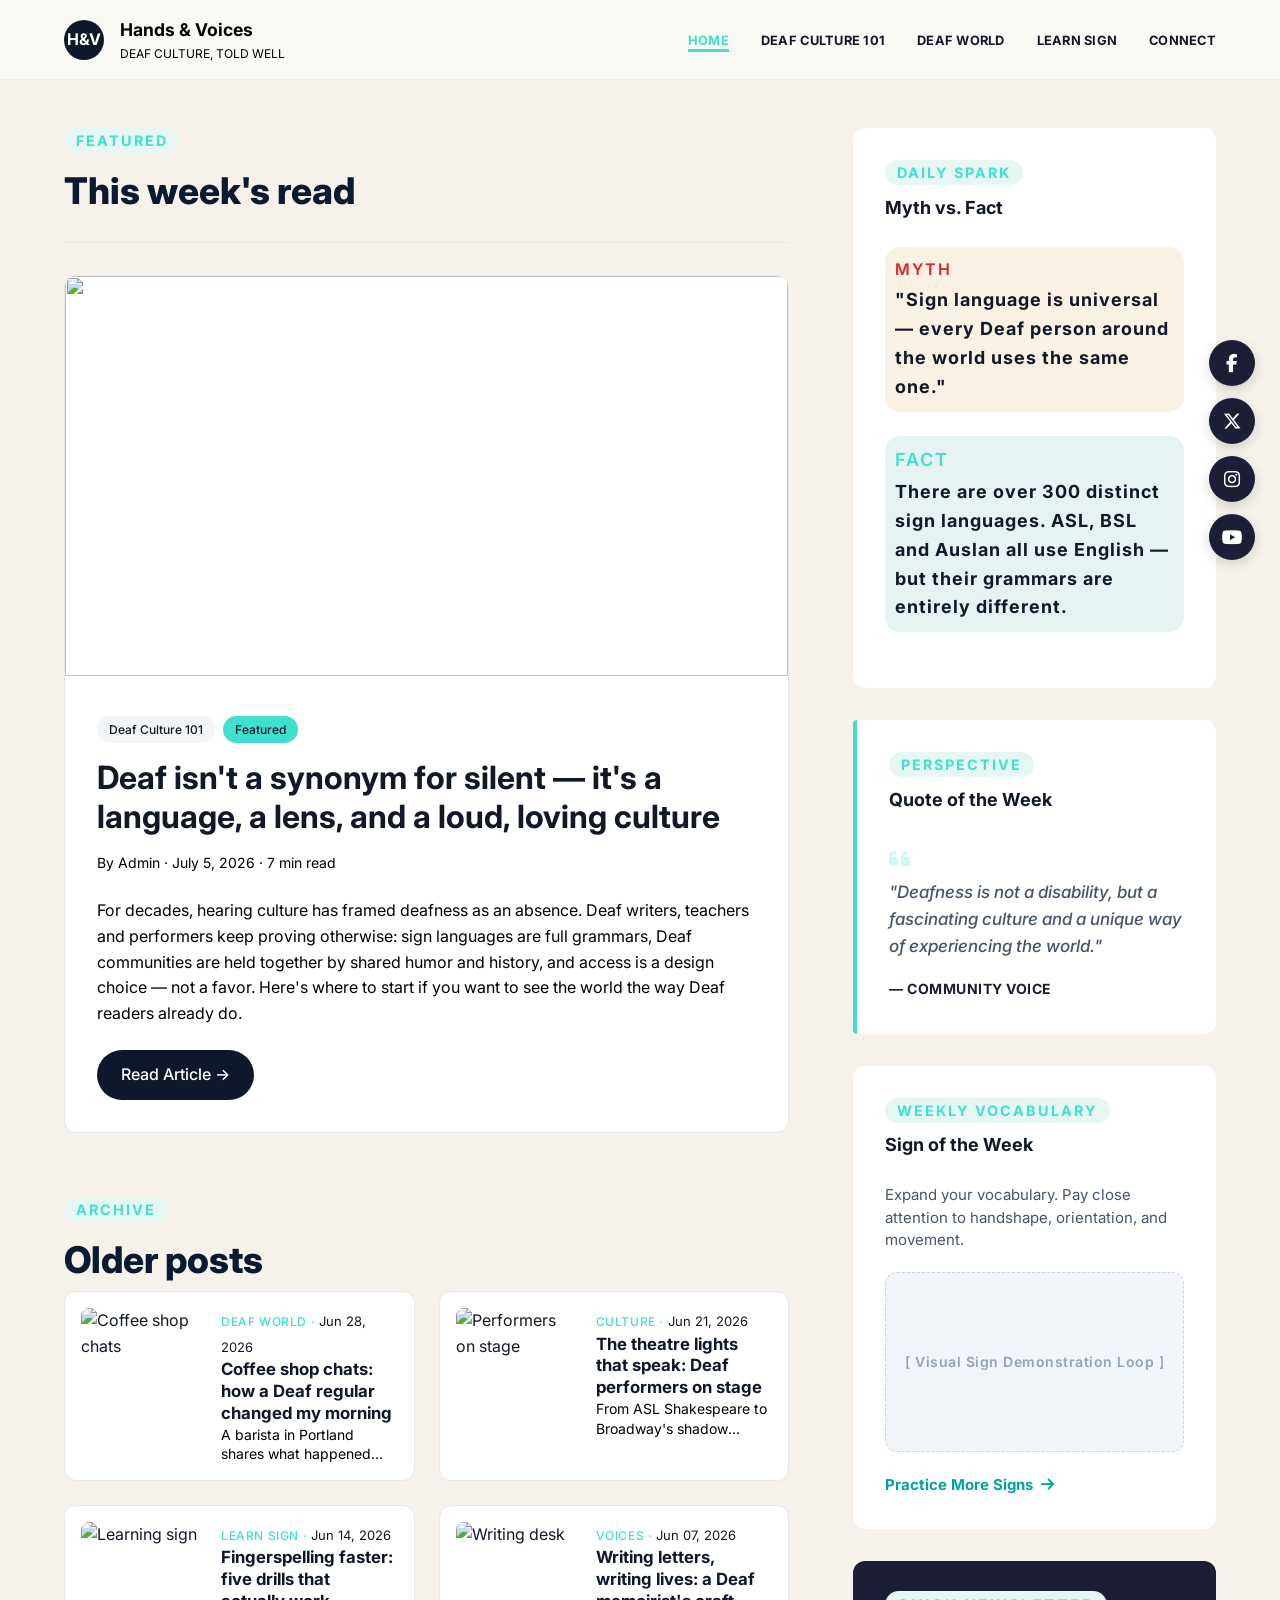
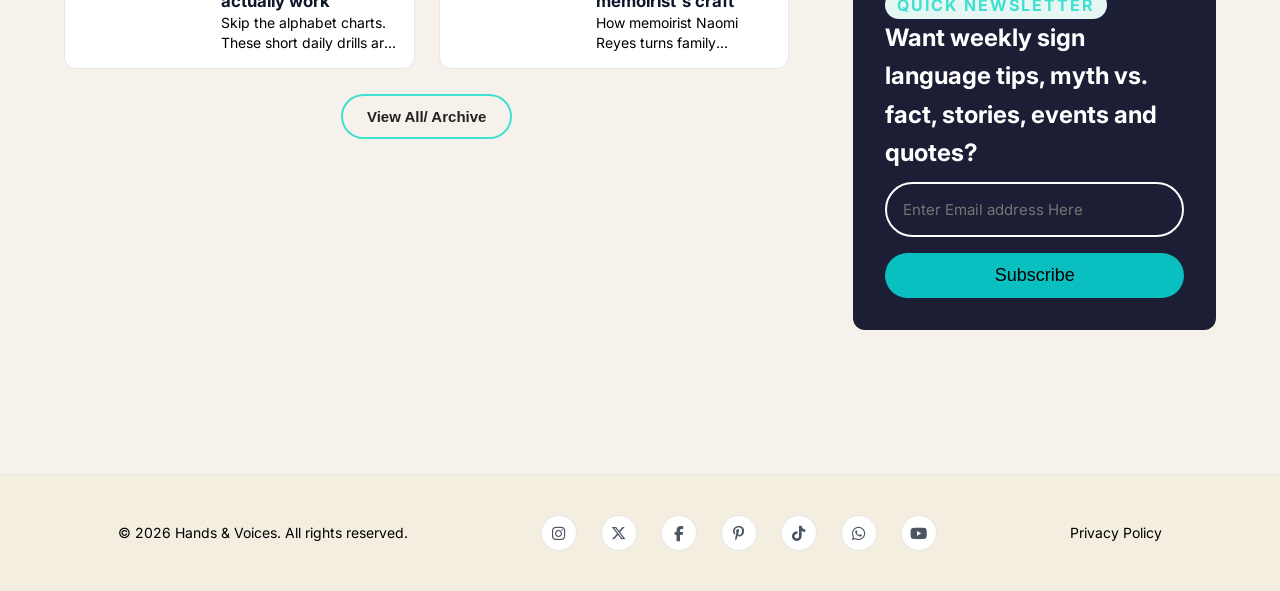
==== index.html @ 46a6631c "Add a js file on index file to help render posts" ====
<!DOCTYPE html>
<html lang="en">
<head>
    <meta charset="UTF-8">
    <meta name="viewport" content="width=device-width, initial-scale=1.0">
    <title>Signs Of Change Ke - Deaf culture, told well</title>
    <link rel="stylesheet" href="https://cdnjs.cloudflare.com/ajax/libs/font-awesome/6.4.2/css/all.min.css">
    <link rel="stylesheet" href="main.css">
    <!-- Using a modern system font -->
    <link href="https://fonts.googleapis.com/css2?family=Inter:wght@400;500;600;700&display=swap" rel="stylesheet">
    <!-- Netlify Identity Widget -->
    <script src="https://identity.netlify.com/v1/netlify-identity-widget.js"></script>

    <!-- Script to handle invite tokens & redirect to admin -->
    <script>
    if (window.netlifyIdentity) {
        window.netlifyIdentity.on("init", user => {
        if (!user) {
            window.netlifyIdentity.on("login", () => {
            document.location.href = "/admin/";
            });
        }
        });
    }
    </script>
    <!-- Include CDN parsers in your index.html <head> -->
<script src="https://cdn.jsdelivr.net/npm/marked/marked.min.js"></script>
<script src="https://cdn.jsdelivr.net/npm/js-yaml/dist/js-yaml.min.js"></script>

<script>
async function loadLatestPost() {
  try {
    // 1. Fetch the markdown file created by Decap CMS
    const response = await fetch('/content/posts/2026-07-21-deaf-culture-told-well.md');
    const text = await response.text();

    // 2. Separate Frontmatter (YAML) from the Markdown Body
    const parts = text.split('---');
    const frontmatter = jsyaml.load(parts[1]);
    const markdownBody = parts.slice(2).join('---');

    // 3. Inject data into your DOM elements
    document.querySelector('.featured-title').innerText = frontmatter.title;
    document.querySelector('.featured-author').innerText = `By ${frontmatter.author} • ${frontmatter.date}`;
    document.querySelector('.featured-description').innerText = frontmatter.description;
    document.querySelector('.featured-body').innerHTML = marked.parse(markdownBody);

  } catch (error) {
    console.error('Error loading CMS content:', error);
  }
}

document.addEventListener('DOMContentLoaded', loadLatestPost);
</script>
</head>
<body>
    <!-- Header & Navigation -->
    <header class="header">
        <div class="container nav-container">
            <a href="index.html" class="logo">
                <span class="logo-initials">H&V</span>
                <div class="logo-text">
                    <span class="brand-name">Hands & Voices</span>
                    <span class="tagline">Deaf culture, told well</span>
                </div>
            </a>
            
            <nav class="desktop-nav">
                <ul>
                    <li><a href="index.html" class="active">Home</a></li>
                    <li><a href="deaf-culture-101.html">Deaf Culture 101</a></li>
                    <li><a href="deaf-world.html">Deaf World</a></li>
                    <li><a href="learn-sign.html">Learn Sign</a></li>
                    <li><a href="connect.html">Connect</a></li>
                </ul>
            </nav>

            <button class="mobile-menu-btn" id="mobile-menu-btn">☰</button>
        </div>
        
        <!-- Mobile Navigation Dropdown -->
        <nav class="mobile-nav" id="mobile-nav">
            <ul>
                <li><a href="index.html" class="active">Home</a></li>
                <li><a href="deaf-culture-101.html">Deaf Culture 101</a></li>
                <li><a href="deaf-world.html">Deaf World</a></li>
                <li><a href="learn-sign.html">Learn Sign</a></li>
                <li><a href="connect.html">Connect</a></li>
            </ul>
        </nav>
    </header>

    <!-- Main Content Grid -->
    <main class="container main-layout">
        <!-- Left Column: Articles -->
        <div class="content-area">
            
            <!-- Featured Post -->
            <section class="section">
                <div class="section-header">
                    <span class="eyebrow">Featured</span>
                    <h3>This week's read</h3>
                </div>

                <div class="section-headers"></div>

                <article class="featured-card">
                    <!-- Unsplash placeholder for the featured image -->
                    <img src="/.netlify/images?url=/images/deaf_index.jpg&w=600&fm=webp" class="featured-img">
                    <div class="featured-content">
                        <div class="tags">
                            <span class="tag">Deaf Culture 101</span>
                            <span class="tag highlight">Featured</span>
                        </div>
                        <h2>Deaf isn't a synonym for silent — it's a language, a lens, and a loud, loving culture</h2>
                        <div class="meta">
                            By Admin &middot; <time>July 5, 2026</time> &middot; 7 min read
                        </div>
                        <p class="excerpt">
                            For decades, hearing culture has framed deafness as an absence. Deaf writers, teachers and performers keep proving otherwise: sign languages are full grammars, Deaf communities are held together by shared humor and history, and access is a design choice — not a favor. Here's where to start if you want to see the world the way Deaf readers already do.
                        </p>
                        <a href="#" class="btn">Read Article -></a>
                    </div>
                </article>
            </section>

            <!-- Older Posts Archive -->
            <section class="section">
                <div class="section-header">
                    <span class="eyebrow">Archive</span>
                    <h3>Older posts</h3>
                </div>
                
                <div class="archive-grid">
                    <a href="#" class="archive-card">
                        <img src="https://images.unsplash.com/photo-1509042239860-f550ce710b93?auto=format&fit=crop&w=800&q=80" alt="Coffee shop chats">
                        <div class="card-text">
                            <span class="card-meta" style="color: turquoise;">Deaf World &middot; </span><span style="font-size: 13px;">Jun 28, 2026</span>
                            <h4>Coffee shop chats: how a Deaf regular changed my morning</h4>
                            <p>A barista in Portland shares what happened when she learned three signs — and why it turned into a lasting friendship.</p>
                        </div>
                    </a>
                    
                    <a href="#" class="archive-card">
                        <img src="https://images.unsplash.com/photo-1516307365426-bea591f05011?auto=format&fit=crop&w=800&q=80" alt="Performers on stage">
                        <div class="card-text">
                            <span class="card-meta" style="color: turquoise;">Culture &middot; </span><span style="font-size: 13px;"> Jun 21, 2026</span>
                            <h4>The theatre lights that speak: Deaf performers on stage</h4>
                            <p>From ASL Shakespeare to Broadway's shadow interpreters — the artists rewriting what a live show looks like.</p>
                        </div>
                    </a>

                    <a href="#" class="archive-card">
                        <img src="/.netlify/images?url=/images/olderpost_1.jpg&w=600&fm=webp" alt="Learning sign">
                        <div class="card-text">
                            <span class="card-meta" style="color: turquoise;">Learn Sign &middot;</span> <span style="font-size: 13px;">Jun 14, 2026</span>
                            <h4>Fingerspelling faster: five drills that actually work</h4>
                            <p>Skip the alphabet charts. These short daily drills are how signers build real recognition speed.</p>
                        </div>
                    </a>

                    <a href="#" class="archive-card">
                        <img src="/.netlify/images?url=/images/oldpost_2.jpg&w=600&fm=webp" alt="Writing desk">
                        <div class="card-text">
                            <span class="card-meta" style="color: turquoise;">Voices &middot;</span> <span style="font-size: 13px;"> Jun 07, 2026</span>
                            <h4>Writing letters, writing lives: a Deaf memoirist's craft</h4>
                            <p>How memoirist Naomi Reyes turns family archives into essays that both Deaf and hearing readers keep coming back to.</p>
                        </div>
                    </a>
                    
                </div>
                <div class="butt1">
                    <a href="article.html"><button class="archive-btn">View All/ Archive</button></a>
                </div>
            </section>
        </div>

        <!-- Right Column: Sidebar -->
        <aside class="sidebar">
            <!-- Myth vs Fact Widget -->
            <div class="widget">
                <span class="eyebrow">Daily Spark</span>
                <h3>Myth vs. Fact</h3>
                
                <div class="fact-block-myth">
                    <span class="label">Myth</span>
                    <p>"Sign language is universal — every Deaf person around the world uses the same one."</p>
                </div>
                
                <div class="fact-block-fact">
                    <span class="label">Fact</span>
                    <p>There are over 300 distinct sign languages. ASL, BSL and Auslan all use English — but their grammars are entirely different.</p>
                </div>
            </div>

            <!-- Quote of the Week Widget -->
            <div class="widget sidebar-quote-widget">
                <span class="eyebrow">Perspective</span>
                <h3>Quote of the Week</h3>
                <div class="quote-container">
                    <i class="fa-solid fa-quote-left quote-icon"></i>
                    <blockquote>
                        "Deafness is not a disability, but a fascinating culture and a unique way of experiencing the world."
                    </blockquote>
                    <cite>— Community Voice</cite>
                </div>
            </div>

            <!-- Sign of the Week Widget -->
            <div class="widget sidebar-sign-widget">
                <span class="eyebrow">Weekly Vocabulary</span>
                <h3>Sign of the Week</h3>
                <p class="sign-description">Expand your vocabulary. Pay close attention to handshape, orientation, and movement.</p>
                
                <!-- Video/GIF container placeholder -->
                <div class="sidebar-media-box">
                    <span class="media-placeholder">[ Visual Sign Demonstration Loop ]</span>
                </div>
                
                <a href="learn-sign.html" class="widget-link">Practice More Signs <i class="fa-solid fa-arrow-right"></i></a>
            </div>
            <!-- Newsletter Widget -->
            <div class="widget2">
                <span class="eyebrow">Quick Newsletter</span>
                <h3>Want weekly sign language tips, myth vs. fact, stories, events and quotes?</h3>
                <form id="newsletter-form" class="newsletter-form">
                    <input type="email" placeholder="Enter Email address Here" required>
                    <button type="submit" class="btn">Subscribe</button>
                </form>
            </div>
        </aside>
    </main>

    <footer class="footer">
        <div class="container footer-inner">
            <p>© 2026 Hands & Voices. All rights reserved.</p>
            
            <div class="footer-socials">
                <a href="#" aria-label="Instagram" target="_blank"><i class="fa-brands fa-instagram"></i></a>
                <a href="#" aria-label="X (Twitter)" target="_blank"><i class="fa-brands fa-x-twitter"></i></a>
                <a href="#" aria-label="Facebook" target="_blank"><i class="fa-brands fa-facebook-f"></i></a>
                <a href="#" aria-label="Pinterest" target="_blank"><i class="fa-brands fa-pinterest-p"></i></a>
                <a href="#" aria-label="TikTok" target="_blank"><i class="fa-brands fa-tiktok"></i></a>
                <a href="#" aria-label="WhatsApp Channel" target="_blank"><i class="fa-brands fa-whatsapp"></i></a>
                <a href="#" aria-label="You Tube" target="_blank"><i class="fa-brands fa-youtube"></i></a>
            </div>

            <div class="footer-links">
                <a href="#">Privacy Policy</a>
            </div>
        </div>
    </footer>

     <!-- Free-Floating Vertical Social Column -->
    <div class="floating-social-column">
        <a href="https://facebook.com" class="social-pill facebook" target="_blank" rel="noopener noreferrer" title="Facebook">
            <i class="fa-brands fa-facebook-f"></i>
        </a>
        <a href="https://twitter.com" class="social-pill twitter" target="_blank" rel="noopener noreferrer" title="Twitter">
            <i class="fa-brands fa-x-twitter"></i>
        </a>
        <a href="https://instagram.com" class="social-pill instagram" target="_blank" rel="noopener noreferrer" title="Instagram">
            <i class="fa-brands fa-instagram"></i>
        </a>
        <a href="https://youtube.com" class="social-pill youtube" target="_blank" rel="noopener noreferrer" title="YouTube">
            <i class="fa-brands fa-youtube"></i>
        </a>
    </div>

    <script src="script.js"></script>
</body>
</html>
---- main.css ----
/* --- Variables & Reset --- */
:root {
    --text-main: #111827;
    --text-muted: black;
    --bg-main: #fdfbf7;
    --bg-alt: #f3f4f6;
    --accent: #0f172a;
    --border: #e5e7eb;
    --font-family: 'Inter', sans-serif;
}

* {
    box-sizing: border-box;
    margin: 0;
    padding: 0;
}

body {
    font-family: var(--font-family);
    color: var(--text-main);
    background-color:#f6f2eb;
    line-height: 1.6;
}

a {
    text-decoration: none;
    color: black;
}

.container {
    max-width: 1200px;
    margin: 0 auto;
    padding: 0 1.5rem;
}
.section-headers{
    margin-bottom: 2rem;                 /* Space between the line and the card below */
    border-bottom: 1px solid #e5e7eb;   /* The horizontal divider line */
    padding-bottom: 1.25rem;
}
/* --- Navigation --- */
.header {
    border-bottom: 1px solid rgba(229, 231, 235, 0.5);
    padding: 1rem 0;
    background-color:rgba(253, 251, 247, 0.75);
    backdrop-filter: blur(12px);
    -webkit-backdrop-filter: blur(12px);
    transition: backround-color 0.3s ease, backdrop-filter 0.3s ease;
    position: sticky;
    top: 0;
    z-index: 100;
}

.nav-container {
    display: flex;
    justify-content: space-between;
    align-items: center;
}

.logo {
    display: flex;
    align-items: center;
    gap: 1rem;
}

.logo-initials {
    background: var(--accent);
    color: white;
    width: 40px;
    height: 40px;
    display: flex;
    align-items: center;
    justify-content: center;
    font-weight: 700;
    border-radius: 50%;
}

.logo-text {
    display: flex;
    flex-direction: column;
}

.brand-name {
    font-weight: 700;
    font-size: 1.1rem;
}

.tagline {
    font-size: 0.75rem;
    color: var(--text-muted);
    text-transform: uppercase;
    /* letter-spacing: 0.05em; */
    /* margin-top: 0.1rem; */
}

.desktop-nav ul {
    display: flex;
    gap: 2rem;
    list-style: none;
}

.desktop-nav a {
    font-weight: 500;
    color: var(--text-muted);
    transition: color 0.2s;
    text-transform:uppercase;

}
/* on hover display border left to right teal color */
/* Base styling targeting the desktop navigation links */
.desktop-nav ul li a {
    font-weight: 500;
    font-size: 0.8rem;
    color: var(--navy-dark);
    text-transform: uppercase;
    font-weight: bolder;
    letter-spacing: 0.02em;
    padding-bottom: 0.25rem;
    position: relative; /* CRITICAL: Acts as an anchor for the absolute fake underline */
    transition: color 0.3s ease;
}

/* Creating the fake underline using ::after */
.desktop-nav ul li a::after {
    content: '';
    position: absolute;
    left: 0;
    bottom: 0;
    width: 100%;
    height: 3px;                 /* The thickness of your underline */
    background-color: turquoise;   /* Your Turquoise Teal color */
    
    /* Animation magic setup */
    transform: scaleX(0);        /* Start shrunken down to 0 width */
    transform-origin: bottom left; /* Forces the scaling expansion to start from the LEFT */
    transition: transform 0.4s ease; /* Controls the speed (0.4s) and smoothness (ease) */
}

/* Hover state: change text color and grow the line to full size */
.desktop-nav ul li a:hover {
    color: turquoise;
}

.desktop-nav ul li a:hover::after {
    transform: scaleX(1);        /* Scales the line horizontally to 100% width */
}

/* Active state: keeps the line permanently visible on the current page link */
.desktop-nav ul li a.active {
    color: turquoise;
}

.desktop-nav ul li a.active::after {
    transform: scaleX(1);        /* Keeps it full width for the active page */
}
.desktop-nav a:hover{
    /* color:#00a3a6; */
    border-bottom-color:#00a3a6 ;
}
.desktop-nav a:hover, .desktop-nav a.active {
    color: #00a3a6;;
}

.mobile-menu-btn {
    display: none;
    background: none;
    border: none;
    font-size: 1.5rem;
    cursor: pointer;
}

.mobile-nav {
    display: none;
    padding: 1rem 1.5rem;
    border-top: 1px solid var(--border);
}

.mobile-nav.open {
    display: block;
}

.mobile-nav ul {
    list-style: none;
}

.mobile-nav li {
    padding: 0.5rem 0;
}

/* --- Layout --- */
.main-layout {
    display: grid;
    grid-template-columns: 2fr 1fr;
    gap: 4rem;
    padding-top: 3rem;
    padding-bottom: 3rem;
}

.section {
    margin-bottom: 4rem;
}

.section-header {
    margin-bottom: 0.1rem;
}

.eyebrow {
    text-transform: uppercase;
    font-size: 0.9rem;
    font-weight: 700;
    color:turquoise;
    letter-spacing: 0.05em;
    letter-spacing: 2px;
    background: #e6f7f3;
    padding: 0.25rem 0.75rem;
    border-radius: 99px;
}

.section-header h3 {
    margin-top: 0.5rem;
    font-size: 2.3rem; 
    font-weight: 800; 
    color: #0c1a30;
}

/* --- Featured Article --- */
.featured-card {
    border: 1px solid var(--border);
    border-radius: 12px;
    overflow: hidden;
    background-color: #ffffff;
}

.featured-img {
    width: 100%;
    height: 400px;
    object-fit: cover;
}

.featured-content {
    padding: 2rem;
}

.tags {
    display: flex;
    gap: 0.5rem;
    margin-bottom: 1rem;
}

.tag {
    font-size: 0.75rem;
    padding: 0.25rem 0.75rem;
    background: var(--bg-alt);
    border-radius: 99px;
    font-weight: 500;
}

.tag.highlight {
    background: turquoise; /* Yellow highlight */
}

.featured-content h2 {
    font-size: 2rem;
    line-height: 1.2;
    margin-bottom: 1rem;
}

.meta {
    font-size: 0.875rem;
    color: var(--text-muted);
    margin-bottom: 1.5rem;
}

.excerpt {
    color: var(--text-muted);
    margin-bottom: 1.5rem;
}

.btn {
    display: inline-block;
    background: var(--accent);
    color: white;
    padding: 0.75rem 1.5rem;
    border-radius: 99px;
    font-weight: 500;
    border: none;
    cursor: pointer;
    transition: opacity 0.2s;
}

.btn:hover {
    opacity: 0.9;
}

/* --- Archive Grid --- */
.archive-grid {
    display: grid;
    grid-template-columns: repeat(2, 1fr);
    gap: 1.5rem;
}
.archive-card{
    display: flex;
    align-items: flex-start;
    background-color: #ffffff;
    border: 1px solid var(--border);
    border-radius: 12px;
    padding: 1rem;
    gap: 1.25rem;
    text-decoration: none;
    color: inherit;
    transition: transform 0.2s ease, box-shadow 0.2s ease;
}
.archive-card :hover{
    box-shadow: 0 4px 12px rgba(0, 0, 0, 0.05);
}

.archive-card img {
    width: 120px;
    height: 120px;
    object-fit: cover;
    border-radius: 8px;
    margin-bottom: 0;
    flex-shrink: 0;
}

.card-meta {
    font-size: 0.75rem;
    color: var(--text-muted);
    text-transform: uppercase;
    letter-spacing: 0.05em;
    font-weight: 500;
}

.archive-card h4 {
    font-size: 1.05rem;
    font-weight: 700;
    line-height: 1.3;
    color: #0f172a;
}
.archive-card h4:hover{
    color: turquoise;
}
.archive-card p {
    font-size: 0.875rem;
    color: var(--text-muted);
    line-height: 1.4;
    display: -webkit-box;
    -webkit-line-clamp: 2;
    -webkit-box-orient: vertical;
    overflow: hidden;
}
.section .butt1{
    display: flex;
    justify-content: center;
    margin-top: 25px;
}
.archive-btn {
    background: transparent;
    color: #222;
    border: 2px solid turquoise;
    padding: 12px 24px;
    border-radius: 30px;
    font-size: 15px;
    font-weight: 600;
    cursor: pointer;
    transition: .3s;
}

.archive-btn:hover {
    background: #ebf5f3;
    color: #000;
}
/* --- Sidebar --- */
.widget {
    background: #ffffff;
    padding: 2rem;
    border-radius: 12px;
    margin-bottom: 2rem;
}

.widget h3 {
    margin: 0.5rem 0 1.5rem 0;
    font-size:1.125rem;
    font-weight: bold;
}

.fact-block-myth {
    margin-bottom: 1.5rem;
    background-color:#f8f1e4;
    padding: 10px;
    border-radius: 15px;
}
.fact-block-fact {
    margin-bottom: 1.5rem;
    background-color:rgb(229, 244, 243);
    padding: 10px;
    border-radius: 15px;
}
.fact-block-myth  .label {
    font-weight: 600;
    display: block;
    margin-bottom: 0.25rem;
    letter-spacing: 2px;
    text-transform: uppercase;
}
.fact-block-fact  .label {
    font-weight: 600;
    display: block;
    margin-bottom: 0.25rem;
    letter-spacing: 2px;
    text-transform: uppercase;
}

.fact-block-myth .label { color: #dc2626; }
.fact-block-fact .label { color: turquoise; }

.fact-block-fact, .fact-block-myth p{
    letter-spacing: 1px;
    font-weight: bold;
    font-size: 18px;
}
/* --- Quote of the Week Styling --- */
.sidebar-quote-widget {
    border-left: 4px solid turquoise; /* Gives a distinct visual indicator */
    border-top-left-radius: 4px;
    border-bottom-left-radius: 4px;
}

.quote-container {
    position: relative;
    padding-top: 0.5rem;
}

.quote-icon {
    font-size: 1.5rem;
    color: rgba(64, 224, 208, 0.25); /* Subtle turquoise accent */
    margin-bottom: 0.5rem;
    display: block;
}

.quote-container blockquote {
    font-size: 17px;
    line-height: 1.6;
    font-style: italic;
    color: #475569;
    margin: 0 0 1rem 0;
    font-weight: 500;
}

.quote-container cite {
    font-style: normal;
    font-weight: 700;
    font-size: 14px;
    color: #1b1e34;
    text-transform: uppercase;
    letter-spacing: 0.5px;
}

/* --- Sign of the Week Styling --- */
.sidebar-sign-widget .sign-description {
    font-size: 15px;
    color: #475569;
    line-height: 1.5;
    margin-bottom: 1.25rem;
}

.sidebar-media-box {
    background-color: #f1f5f9;
    height: 180px;
    border-radius: 12px;
    display: flex;
    align-items: center;
    justify-content: center;
    margin-bottom: 1.25rem;
    border: 1px dashed #cbd5e1;
    overflow: hidden;
}

.media-placeholder {
    color: #94a3b8;
    font-weight: 600;
    font-size: 14px;
    letter-spacing: 0.5px;
}

.sidebar-sign-widget .widget-link {
    color: #00a3a3; /* Deep teal/turquoise */
    text-decoration: none;
    font-weight: 700;
    font-size: 15px;
    display: inline-flex;
    align-items: center;
    gap: 0.5rem;
    transition: gap 0.2s ease;
}

.sidebar-sign-widget .widget-link:hover {
    gap: 0.75rem; /* Animated push effect on hover */
    text-decoration: underline;
}
.widget2{
    background: #1b1e34;
    padding: 2rem;
    border-radius: 12px;
    margin-bottom: 2rem;
}
.widget2 .eyebrow{
    font-size: medium;
}
.widget2 h3{
    color: #ffffff;
    font-size: x-large;
}

.newsletter-form {
    display: flex;
    flex-direction: column;
    gap: 1rem;
    margin-top: 10px;
}

.newsletter-form input {
    padding: 1rem;
    border: 2px solid white;
    border-radius: 99px;
    font-family: inherit;
    background-color: #1b1e34;
    color: #ffffff;
    font-size: 15px;
}
.newsletter-form input:focus{
    border-color: turquoise; /* Changes the actual border color (e.g., to blue) */
    outline: none;

}
.newsletter-form .btn{
    background-color:rgb(10, 191, 191);
    color: black;
    font-size: 18px;
}

/* --- Footer --- */
/* --- Footer Styling --- */
.footer {
    border-top: 1px solid var(--border);
    padding: 2.5rem 0;
    margin-top: 4rem;
    color: var(--text-muted);
    font-size: 0.875rem;
    background-color: #f4eee0; /* Seamlessly blends into your pale cream background */
}

/* Flexbox aligns the copyright text, the icons, and the privacy policy link */
.footer-inner {
    display: flex;
    justify-content: space-around;
    align-items: center;
    flex-wrap: wrap;
    gap: 1.5rem;
}

/* Layout for the social icons row */
.footer-socials {
    display: flex;
    gap: 1.5rem;              /* Balanced gap between individual icons */
    align-items: center;
}

/* Individual Icon Styles */
.footer-socials a {
    width: 36px;
    height: 36px;
    border: 1px solid #e5e7eb;
    border-radius: 50%; 
    display: inline-flex;
    align-items: center; 
    justify-content: center;
    color: #4b5563;
    font-size: 0.95rem; 
    background-color: #ffffff; 
    transition: all 0.2s ease; 
    text-decoration: none; 
}

/* Interactive Hover States */
.footer-socials a:hover {
    color: turquoise;           /* Swaps nicely to your Turquoise Teal theme accent color */
    transform: translateY(-3px); /* Subtle lift animation on hover */
}
/* FLOATING SOCIAL LINKS */
/* ==========================================================================
   VERTICAL FLOATING SOCIAL COLUMN (RIGHT-ALIGNED)
   ========================================================================== */
.floating-social-column {
    position: fixed;
    top: 50%;
    right: 25px; /* Glued to the right side, detached by 25px */
    transform: translateY(-50%); /* Keeps it perfectly centered vertically */
    
    display: flex;
    flex-direction: column; /* STRICTLY VERTICAL STACK */
    gap: 12px; /* Gap between buttons */
    z-index: 9999; /* Floats above background layers */
}

/* Circular Floating Button */
.social-pill {
    width: 46px;
    height: 46px;
    border-radius: 50%;
    display: flex;
    align-items: center;
    justify-content: center;
    color: #ffffff;
    text-decoration: none;
    font-size: 1.15rem;
    background-color: #1b1e34; /* Dark neutral base */
    box-shadow: 0 4px 12px rgba(0, 0, 0, 0.15);
    
    /* Smooth transitions for physics-based hovering feel */
    transition: transform 0.2s cubic-bezier(0.175, 0.885, 0.32, 1.275), 
                box-shadow 0.2s ease, 
                background-color 0.2s ease;
}

/* Hover Physics: Lift up and expand slightly */
.social-pill:hover {
    transform: scale(1.12); 
    box-shadow: 0 8px 20px rgba(0, 0, 0, 0.25);
}

/* Vibrant Brand Focus Colors on Hover */
.social-pill.facebook:hover  { background-color: #1877f2; }
.social-pill.twitter:hover   { background-color: #000000; }
.social-pill.instagram:hover { background-color: #e1306c; }
.social-pill.youtube:hover   { background-color: #ff0000; }

/* Responsive Guardrail */
@media (max-width: 768px) {
    .floating-social-column {
        display: none; /* Safely hidden to keep small screens clean */
    }
}
/* Mobile adjustments */
@media (max-width: 640px) {
    .footer-inner {
        flex-direction: column; /* Stacks components cleanly on tiny mobile layout screens */
        text-align: center;
    }
    .footer{
        max-width: 640px;
    }
}

/* --- Responsive Design --- */
@media (max-width: 800px) {  /* previously 900px */
    .main-layout {
        grid-template-columns: 1fr;
    }
    .archive-grid {
        grid-template-columns: 1fr;
    }
}

@media (max-width: 768px) {
    .desktop-nav {
        display: none;
    }
    .mobile-menu-btn {
        display: block;
    }
    .featured-content h2 {
        font-size: 1.5rem;
    }
}
/* 5. Mobile Responsiveness archive grid */
@media (max-width: 640px) {
    .archive-card {
        flex-direction: column;      /* Reverts to stacking image on top on narrow phone screens */
        gap: 1rem;
    }
    .archive-card img {
        width: 100%;                 /* Takes full width on mobile view */
        height: 160px;
    }
}
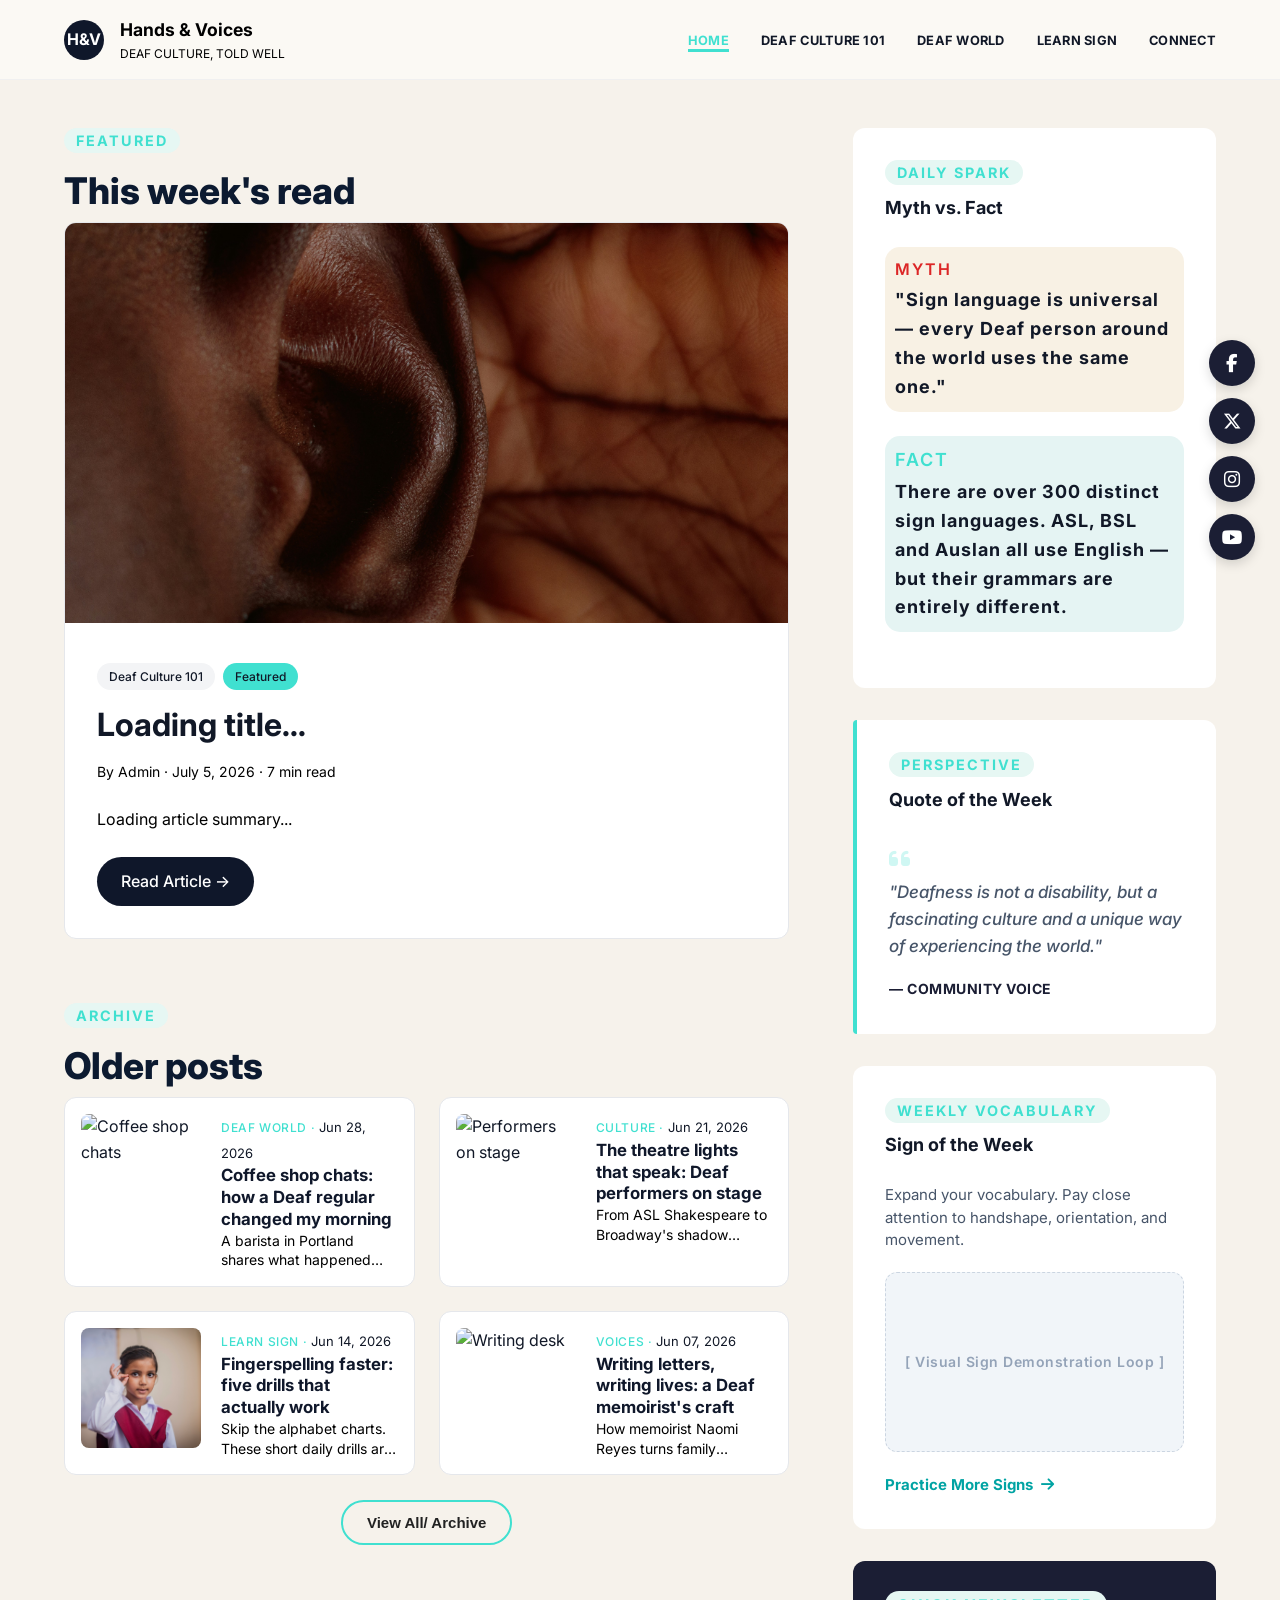
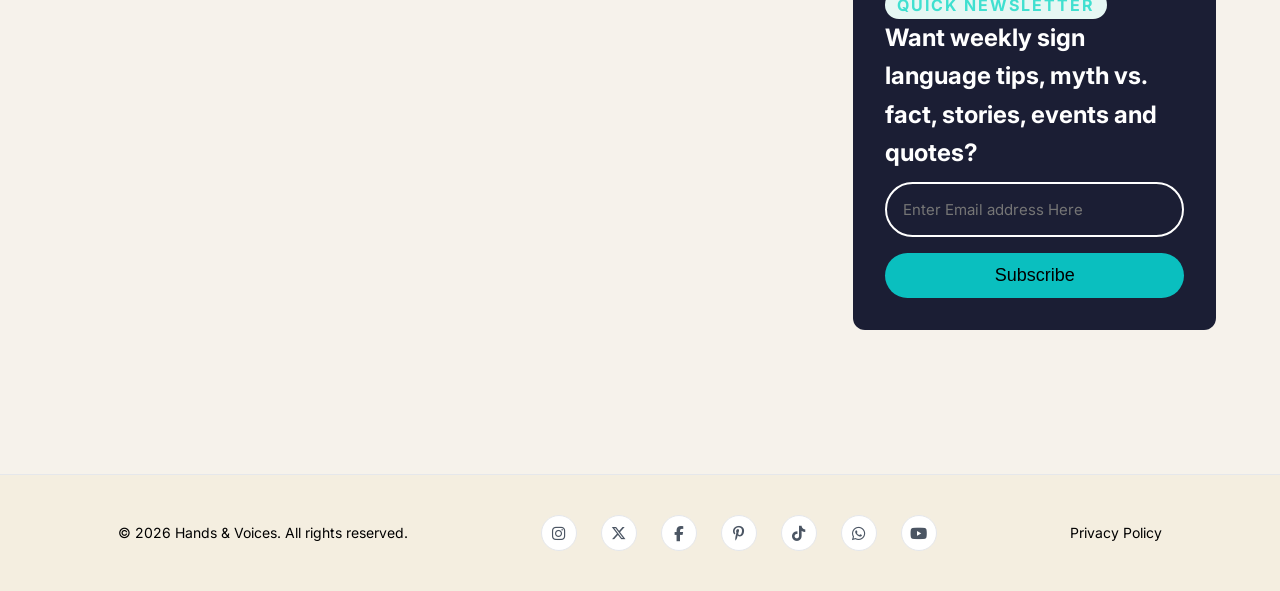
==== commit 4b38e6e0: "updated the index.html to match our yml" ====
--- a/index.html
+++ b/index.html
@@ -6,52 +6,86 @@
     <title>Signs Of Change Ke - Deaf culture, told well</title>
     <link rel="stylesheet" href="https://cdnjs.cloudflare.com/ajax/libs/font-awesome/6.4.2/css/all.min.css">
     <link rel="stylesheet" href="main.css">
-    <!-- Using a modern system font -->
     <link href="https://fonts.googleapis.com/css2?family=Inter:wght@400;500;600;700&display=swap" rel="stylesheet">
+    
     <!-- Netlify Identity Widget -->
     <script src="https://identity.netlify.com/v1/netlify-identity-widget.js"></script>
 
-    <!-- Script to handle invite tokens & redirect to admin -->
     <script>
     if (window.netlifyIdentity) {
         window.netlifyIdentity.on("init", user => {
-        if (!user) {
-            window.netlifyIdentity.on("login", () => {
-            document.location.href = "/admin/";
-            });
-        }
+            if (!user) {
+                window.netlifyIdentity.on("login", () => {
+                    document.location.href = "/admin/";
+                });
+            }
         });
     }
     </script>
-    <!-- Include CDN parsers in your index.html <head> -->
-<script src="https://cdn.jsdelivr.net/npm/marked/marked.min.js"></script>
-<script src="https://cdn.jsdelivr.net/npm/js-yaml/dist/js-yaml.min.js"></script>
-
-<script>
-async function loadLatestPost() {
-  try {
-    // 1. Fetch the markdown file created by Decap CMS
-    const response = await fetch('/content/posts/2026-07-21-deaf-culture-told-well.md');
-    const text = await response.text();
-
-    // 2. Separate Frontmatter (YAML) from the Markdown Body
-    const parts = text.split('---');
-    const frontmatter = jsyaml.load(parts[1]);
-    const markdownBody = parts.slice(2).join('---');
-
-    // 3. Inject data into your DOM elements
-    document.querySelector('.featured-title').innerText = frontmatter.title;
-    document.querySelector('.featured-author').innerText = `By ${frontmatter.author} • ${frontmatter.date}`;
-    document.querySelector('.featured-description').innerText = frontmatter.description;
-    document.querySelector('.featured-body').innerHTML = marked.parse(markdownBody);
-
-  } catch (error) {
-    console.error('Error loading CMS content:', error);
-  }
-}
-
-document.addEventListener('DOMContentLoaded', loadLatestPost);
-</script>
+
+    <!-- CDN Parsers -->
+    <script src="https://cdn.jsdelivr.net/npm/marked/marked.min.js"></script>
+    <script src="https://cdn.jsdelivr.net/npm/js-yaml/dist/js-yaml.min.js"></script>
+
+    <!-- CMS Content Fetcher Script -->
+    <script>
+    async function loadCMSData() {
+      // --- 1. FETCH & DISPLAY FEATURED BLOG POST ---
+      try {
+        // Fetch the markdown post saved by Decap CMS
+        const response = await fetch('/content/posts/2026-07-21-deaf-culture-told-well.md');
+        if (response.ok) {
+          const text = await response.text();
+          const parts = text.split('---');
+          const frontmatter = jsyaml.load(parts[1]);
+
+          // Map CMS fields directly to HTML elements
+          if (frontmatter.title) document.getElementById('featured-title').innerText = frontmatter.title;
+          if (frontmatter.category) document.getElementById('featured-category').innerText = frontmatter.category;
+          if (frontmatter.author) document.getElementById('featured-author').innerText = frontmatter.author;
+          if (frontmatter.date) document.getElementById('featured-date').innerText = frontmatter.date;
+          if (frontmatter.read_time) document.getElementById('featured-readtime').innerText = frontmatter.read_time;
+          if (frontmatter.description) document.getElementById('featured-description').innerText = frontmatter.description;
+          if (frontmatter.image) document.getElementById('featured-img').src = frontmatter.image;
+        }
+      } catch (error) {
+        console.error('Error loading featured post:', error);
+      }
+
+      // --- 2. FETCH & DISPLAY SIDEBAR WIDGETS ---
+      try {
+        const sidebarRes = await fetch('/content/settings/sidebar.json');
+        if (sidebarRes.ok) {
+          const sidebarData = await sidebarRes.json();
+          
+          // Myth vs Fact
+          if (sidebarData.myth_fact) {
+            document.getElementById('sidebar-myth').innerText = sidebarData.myth_fact.myth || '';
+            document.getElementById('sidebar-fact').innerText = sidebarData.myth_fact.fact || '';
+          }
+
+          // Quote of the Week
+          if (sidebarData.quote_of_the_week) {
+            document.getElementById('sidebar-quote').innerText = `"${sidebarData.quote_of_the_week.quote}"`;
+            document.getElementById('sidebar-quote-author').innerText = `— ${sidebarData.quote_of_the_week.author}`;
+          }
+
+          // Sign of the Week
+          if (sidebarData.sign_of_the_week) {
+            document.getElementById('sidebar-sign-title').innerText = sidebarData.sign_of_the_week.title || 'Sign of the Week';
+            document.getElementById('sidebar-sign-desc').innerText = sidebarData.sign_of_the_week.description || '';
+            if (sidebarData.sign_of_the_week.media) {
+              document.getElementById('sidebar-sign-media').innerHTML = `<img src="${sidebarData.sign_of_the_week.media}" alt="Sign of the week" style="max-width:100%; height:auto;">`;
+            }
+          }
+        }
+      } catch (error) {
+        console.error('Error loading sidebar JSON:', error);
+      }
+    }
+
+    document.addEventListener('DOMContentLoaded', loadCMSData);
+    </script>
 </head>
 <body>
     <!-- Header & Navigation -->
@@ -78,7 +112,6 @@
             <button class="mobile-menu-btn" id="mobile-menu-btn">☰</button>
         </div>
         
-        <!-- Mobile Navigation Dropdown -->
         <nav class="mobile-nav" id="mobile-nav">
             <ul>
                 <li><a href="index.html" class="active">Home</a></li>
@@ -102,24 +135,21 @@
                     <h3>This week's read</h3>
                 </div>
 
-                <div class="section-headers"></div>
-
                 <article class="featured-card">
-                    <!-- Unsplash placeholder for the featured image -->
-                    <img src="/.netlify/images?url=/images/deaf_index.jpg&w=600&fm=webp" class="featured-img">
+                    <img id="featured-img" src="/images/deaf_index.jpg" class="featured-img">
                     <div class="featured-content">
                         <div class="tags">
-                            <span class="tag">Deaf Culture 101</span>
+                            <span id="featured-category" class="tag">Deaf Culture 101</span>
                             <span class="tag highlight">Featured</span>
                         </div>
-                        <h2>Deaf isn't a synonym for silent — it's a language, a lens, and a loud, loving culture</h2>
+                        <h2 id="featured-title">Loading title...</h2>
                         <div class="meta">
-                            By Admin &middot; <time>July 5, 2026</time> &middot; 7 min read
-                        </div>
-                        <p class="excerpt">
-                            For decades, hearing culture has framed deafness as an absence. Deaf writers, teachers and performers keep proving otherwise: sign languages are full grammars, Deaf communities are held together by shared humor and history, and access is a design choice — not a favor. Here's where to start if you want to see the world the way Deaf readers already do.
+                            By <span id="featured-author">Admin</span> &middot; <time id="featured-date">July 5, 2026</time> &middot; <span id="featured-readtime">7 min read</span>
+                        </div>
+                        <p id="featured-description" class="excerpt">
+                            Loading article summary...
                         </p>
-                        <a href="#" class="btn">Read Article -></a>
+                        <a href="article.html" class="btn">Read Article -></a>
                     </div>
                 </article>
             </section>
@@ -151,7 +181,7 @@
                     </a>
 
                     <a href="#" class="archive-card">
-                        <img src="/.netlify/images?url=/images/olderpost_1.jpg&w=600&fm=webp" alt="Learning sign">
+                        <img src="/images/olderpost_1.jpg" alt="Learning sign">
                         <div class="card-text">
                             <span class="card-meta" style="color: turquoise;">Learn Sign &middot;</span> <span style="font-size: 13px;">Jun 14, 2026</span>
                             <h4>Fingerspelling faster: five drills that actually work</h4>
@@ -160,14 +190,13 @@
                     </a>
 
                     <a href="#" class="archive-card">
-                        <img src="/.netlify/images?url=/images/oldpost_2.jpg&w=600&fm=webp" alt="Writing desk">
+                        <img src="/images/oldpost_2.jpg" alt="Writing desk">
                         <div class="card-text">
                             <span class="card-meta" style="color: turquoise;">Voices &middot;</span> <span style="font-size: 13px;"> Jun 07, 2026</span>
                             <h4>Writing letters, writing lives: a Deaf memoirist's craft</h4>
                             <p>How memoirist Naomi Reyes turns family archives into essays that both Deaf and hearing readers keep coming back to.</p>
                         </div>
                     </a>
-                    
                 </div>
                 <div class="butt1">
                     <a href="article.html"><button class="archive-btn">View All/ Archive</button></a>
@@ -184,12 +213,12 @@
                 
                 <div class="fact-block-myth">
                     <span class="label">Myth</span>
-                    <p>"Sign language is universal — every Deaf person around the world uses the same one."</p>
+                    <p id="sidebar-myth">"Sign language is universal — every Deaf person around the world uses the same one."</p>
                 </div>
                 
                 <div class="fact-block-fact">
                     <span class="label">Fact</span>
-                    <p>There are over 300 distinct sign languages. ASL, BSL and Auslan all use English — but their grammars are entirely different.</p>
+                    <p id="sidebar-fact">There are over 300 distinct sign languages. ASL, BSL and Auslan all use English — but their grammars are entirely different.</p>
                 </div>
             </div>
 
@@ -199,26 +228,26 @@
                 <h3>Quote of the Week</h3>
                 <div class="quote-container">
                     <i class="fa-solid fa-quote-left quote-icon"></i>
-                    <blockquote>
+                    <blockquote id="sidebar-quote">
                         "Deafness is not a disability, but a fascinating culture and a unique way of experiencing the world."
                     </blockquote>
-                    <cite>— Community Voice</cite>
+                    <cite id="sidebar-quote-author">— Community Voice</cite>
                 </div>
             </div>
 
             <!-- Sign of the Week Widget -->
             <div class="widget sidebar-sign-widget">
                 <span class="eyebrow">Weekly Vocabulary</span>
-                <h3>Sign of the Week</h3>
-                <p class="sign-description">Expand your vocabulary. Pay close attention to handshape, orientation, and movement.</p>
-                
-                <!-- Video/GIF container placeholder -->
-                <div class="sidebar-media-box">
+                <h3 id="sidebar-sign-title">Sign of the Week</h3>
+                <p id="sidebar-sign-desc" class="sign-description">Expand your vocabulary. Pay close attention to handshape, orientation, and movement.</p>
+                
+                <div id="sidebar-sign-media" class="sidebar-media-box">
                     <span class="media-placeholder">[ Visual Sign Demonstration Loop ]</span>
                 </div>
                 
                 <a href="learn-sign.html" class="widget-link">Practice More Signs <i class="fa-solid fa-arrow-right"></i></a>
             </div>
+
             <!-- Newsletter Widget -->
             <div class="widget2">
                 <span class="eyebrow">Quick Newsletter</span>
@@ -251,7 +280,7 @@
         </div>
     </footer>
 
-     <!-- Free-Floating Vertical Social Column -->
+    <!-- Floating Social Column -->
     <div class="floating-social-column">
         <a href="https://facebook.com" class="social-pill facebook" target="_blank" rel="noopener noreferrer" title="Facebook">
             <i class="fa-brands fa-facebook-f"></i>
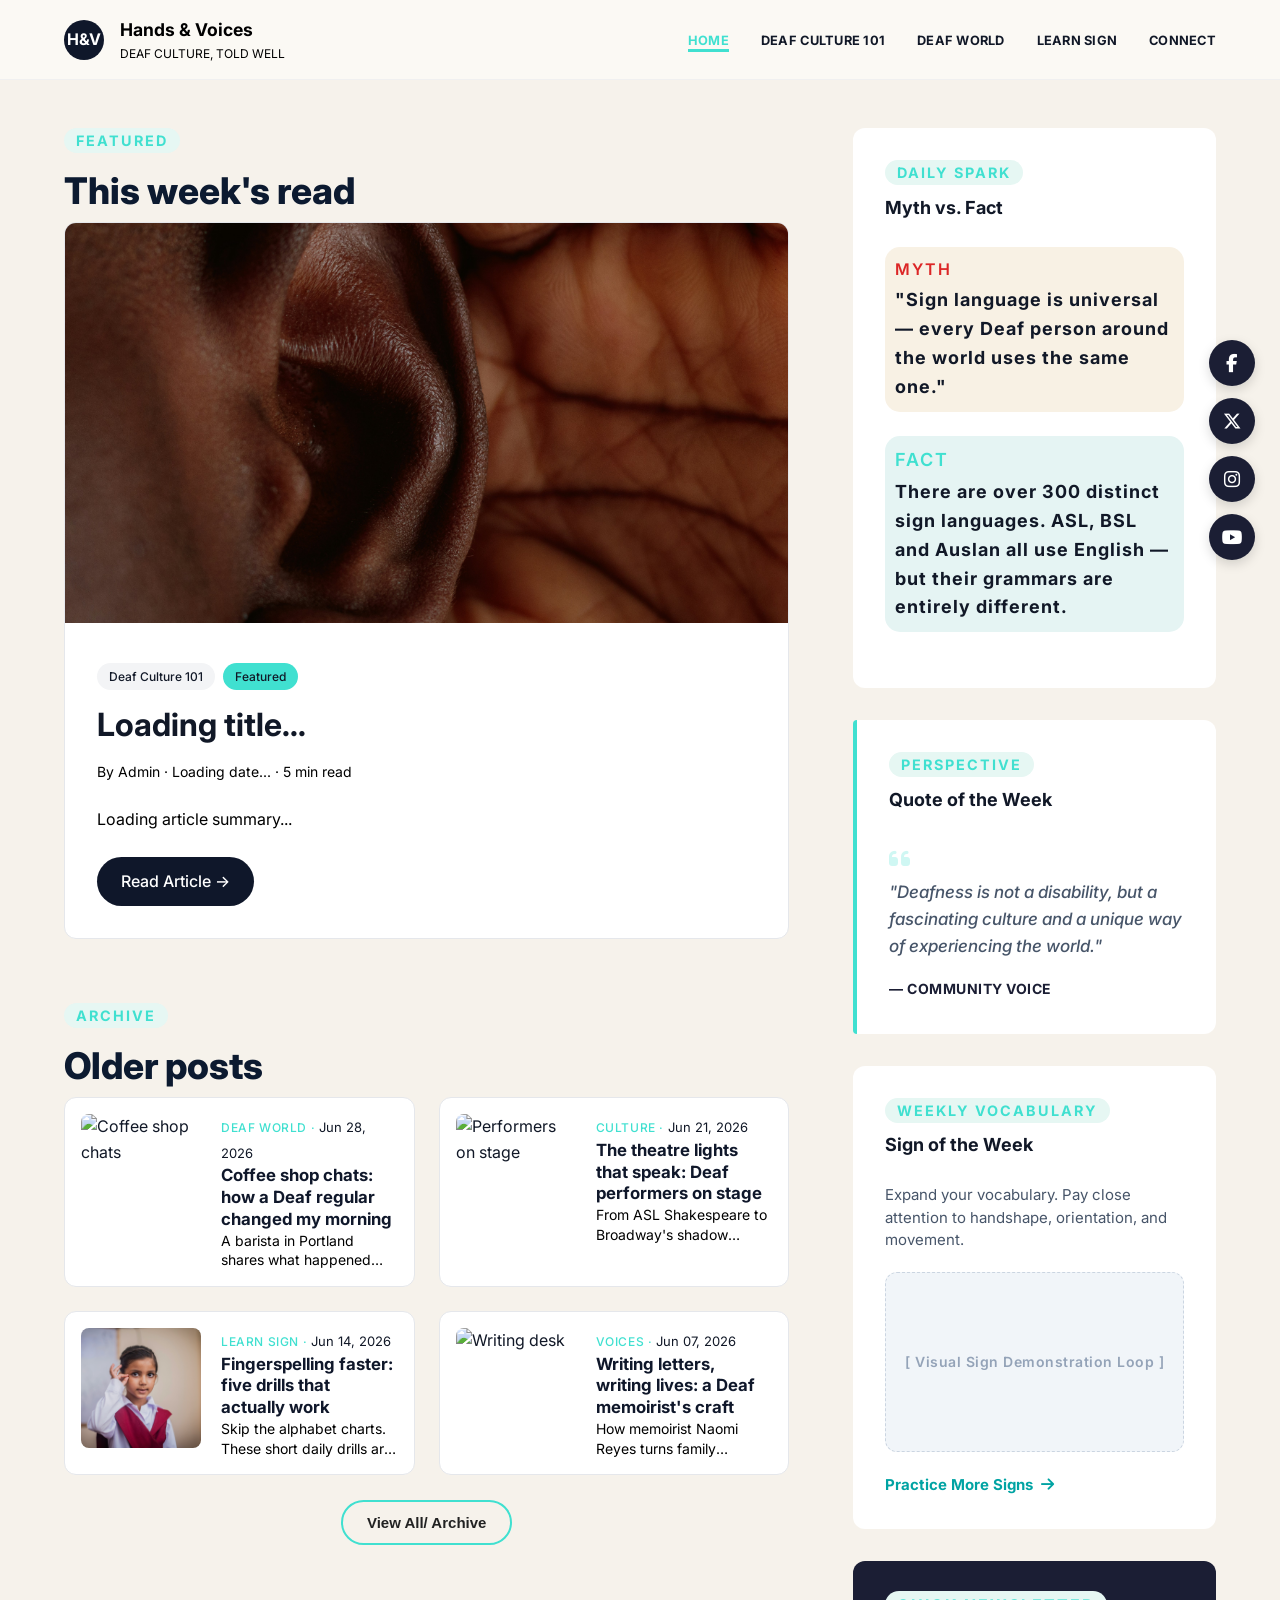
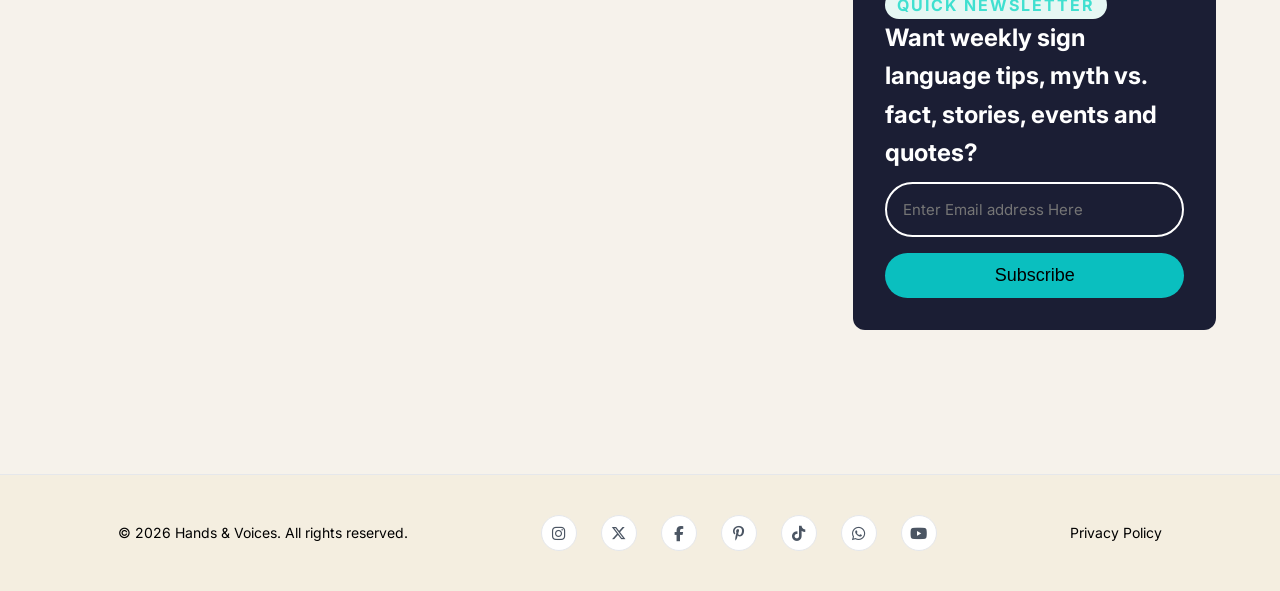
==== commit 5b47a45f: "change the build and diploy to be done on github" ====
--- a/index.html
+++ b/index.html
@@ -27,60 +27,94 @@
     <script src="https://cdn.jsdelivr.net/npm/marked/marked.min.js"></script>
     <script src="https://cdn.jsdelivr.net/npm/js-yaml/dist/js-yaml.min.js"></script>
 
-    <!-- CMS Content Fetcher Script -->
+    <!-- Dynamic CMS Content Fetcher (GitHub API + jsDelivr CDN) -->
     <script>
+    // -------------------------------------------------------------
+    // CONFIGURATION: Replace these with your actual GitHub details!
+    // -------------------------------------------------------------
+    const GITHUB_USER = 'jkiarie76'; // e.g. 'JohnKiarie'
+    const GITHUB_REPO = 'DEAF';       // e.g. 'signs-of-change'
+    const BRANCH = 'main';                      // 'main' or 'master'
+
     async function loadCMSData() {
-      // --- 1. FETCH & DISPLAY FEATURED BLOG POST ---
+      // --- 1. DYNAMICALLY FETCH & DISPLAY LATEST FEATURED POST ---
       try {
-        // Fetch the markdown post saved by Decap CMS
-        const response = await fetch('/content/posts/2026-07-21-deaf-culture-told-well.md');
-        if (response.ok) {
-          const text = await response.text();
-          const parts = text.split('---');
-          const frontmatter = jsyaml.load(parts[1]);
-
-          // Map CMS fields directly to HTML elements
-          if (frontmatter.title) document.getElementById('featured-title').innerText = frontmatter.title;
-          if (frontmatter.category) document.getElementById('featured-category').innerText = frontmatter.category;
-          if (frontmatter.author) document.getElementById('featured-author').innerText = frontmatter.author;
-          if (frontmatter.date) document.getElementById('featured-date').innerText = frontmatter.date;
-          if (frontmatter.read_time) document.getElementById('featured-readtime').innerText = frontmatter.read_time;
-          if (frontmatter.description) document.getElementById('featured-description').innerText = frontmatter.description;
-          if (frontmatter.image) document.getElementById('featured-img').src = frontmatter.image;
+        // Step A: Ask GitHub API for all markdown files in /content/posts/
+        const listApiUrl = `https://api.github.com/repos/${GITHUB_USER}/${GITHUB_REPO}/contents/content/posts`;
+        const listResponse = await fetch(listApiUrl);
+
+        if (listResponse.ok) {
+          const files = await listResponse.json();
+          
+          // Filter for .md files
+          const mdFiles = files.filter(f => f.name.endsWith('.md'));
+
+          if (mdFiles.length > 0) {
+            // Sort filenames descending to grab the newest post first
+            mdFiles.sort((a, b) => b.name.localeCompare(a.name));
+            const latestFile = mdFiles[0];
+
+            // Step B: Fetch the actual markdown file from jsDelivr CDN (Unlimited & Fast)
+            const cdnUrl = `https://cdn.jsdelivr.net/gh/${GITHUB_USER}/${GITHUB_REPO}@${BRANCH}/content/posts/${latestFile.name}`;
+            const contentResponse = await fetch(cdnUrl);
+
+            if (contentResponse.ok) {
+              const text = await contentResponse.text();
+              const parts = text.split('---');
+
+              if (parts.length >= 3) {
+                const frontmatter = jsyaml.load(parts[1]);
+
+                // Map Frontmatter data directly into the HTML UI
+                if (frontmatter.title) document.getElementById('featured-title').innerText = frontmatter.title;
+                if (frontmatter.category) document.getElementById('featured-category').innerText = frontmatter.category;
+                if (frontmatter.author) document.getElementById('featured-author').innerText = frontmatter.author;
+                if (frontmatter.date) document.getElementById('featured-date').innerText = frontmatter.date;
+                if (frontmatter.read_time) document.getElementById('featured-readtime').innerText = frontmatter.read_time;
+                if (frontmatter.description) document.getElementById('featured-description').innerText = frontmatter.description;
+                if (frontmatter.image) document.getElementById('featured-img').src = frontmatter.image;
+              }
+            }
+          }
+        } else {
+          console.warn('Could not list GitHub directory files. Check repository name/username.');
         }
       } catch (error) {
-        console.error('Error loading featured post:', error);
+        console.error('Error fetching featured post via API/CDN:', error);
       }
 
       // --- 2. FETCH & DISPLAY SIDEBAR WIDGETS ---
       try {
-        const sidebarRes = await fetch('/content/settings/sidebar.json');
+        // Fetch sidebar JSON via jsDelivr CDN
+        const sidebarCdnUrl = `https://cdn.jsdelivr.net/gh/${GITHUB_USER}/${GITHUB_REPO}@${BRANCH}/content/settings/sidebar.json`;
+        const sidebarRes = await fetch(sidebarCdnUrl);
+        
         if (sidebarRes.ok) {
           const sidebarData = await sidebarRes.json();
           
           // Myth vs Fact
           if (sidebarData.myth_fact) {
-            document.getElementById('sidebar-myth').innerText = sidebarData.myth_fact.myth || '';
-            document.getElementById('sidebar-fact').innerText = sidebarData.myth_fact.fact || '';
+            if (sidebarData.myth_fact.myth) document.getElementById('sidebar-myth').innerText = sidebarData.myth_fact.myth;
+            if (sidebarData.myth_fact.fact) document.getElementById('sidebar-fact').innerText = sidebarData.myth_fact.fact;
           }
 
           // Quote of the Week
           if (sidebarData.quote_of_the_week) {
-            document.getElementById('sidebar-quote').innerText = `"${sidebarData.quote_of_the_week.quote}"`;
-            document.getElementById('sidebar-quote-author').innerText = `— ${sidebarData.quote_of_the_week.author}`;
+            if (sidebarData.quote_of_the_week.quote) document.getElementById('sidebar-quote').innerText = `"${sidebarData.quote_of_the_week.quote}"`;
+            if (sidebarData.quote_of_the_week.author) document.getElementById('sidebar-quote-author').innerText = `— ${sidebarData.quote_of_the_week.author}`;
           }
 
           // Sign of the Week
           if (sidebarData.sign_of_the_week) {
-            document.getElementById('sidebar-sign-title').innerText = sidebarData.sign_of_the_week.title || 'Sign of the Week';
-            document.getElementById('sidebar-sign-desc').innerText = sidebarData.sign_of_the_week.description || '';
+            if (sidebarData.sign_of_the_week.title) document.getElementById('sidebar-sign-title').innerText = sidebarData.sign_of_the_week.title;
+            if (sidebarData.sign_of_the_week.description) document.getElementById('sidebar-sign-desc').innerText = sidebarData.sign_of_the_week.description;
             if (sidebarData.sign_of_the_week.media) {
               document.getElementById('sidebar-sign-media').innerHTML = `<img src="${sidebarData.sign_of_the_week.media}" alt="Sign of the week" style="max-width:100%; height:auto;">`;
             }
           }
         }
       } catch (error) {
-        console.error('Error loading sidebar JSON:', error);
+        console.error('Error loading sidebar JSON via CDN:', error);
       }
     }
 
@@ -144,7 +178,7 @@
                         </div>
                         <h2 id="featured-title">Loading title...</h2>
                         <div class="meta">
-                            By <span id="featured-author">Admin</span> &middot; <time id="featured-date">July 5, 2026</time> &middot; <span id="featured-readtime">7 min read</span>
+                            By <span id="featured-author">Admin</span> &middot; <time id="featured-date">Loading date...</time> &middot; <span id="featured-readtime">5 min read</span>
                         </div>
                         <p id="featured-description" class="excerpt">
                             Loading article summary...
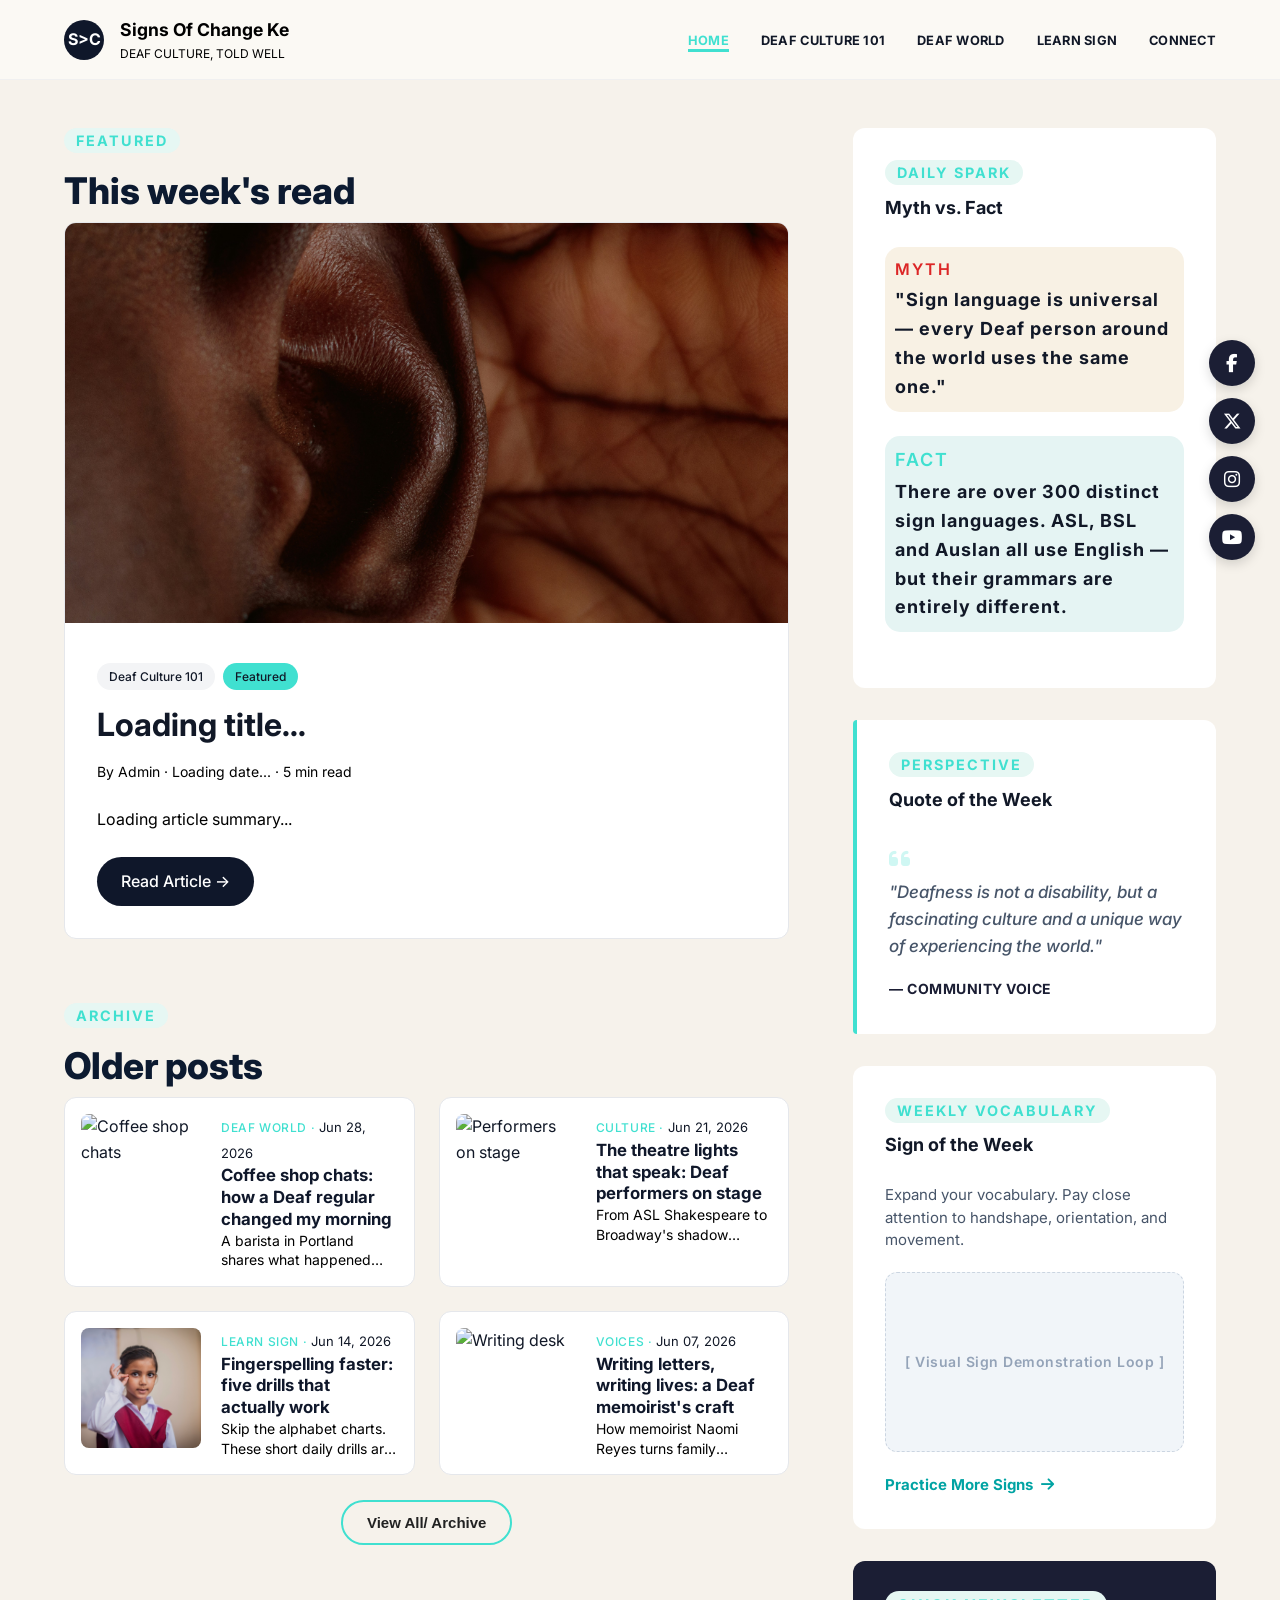
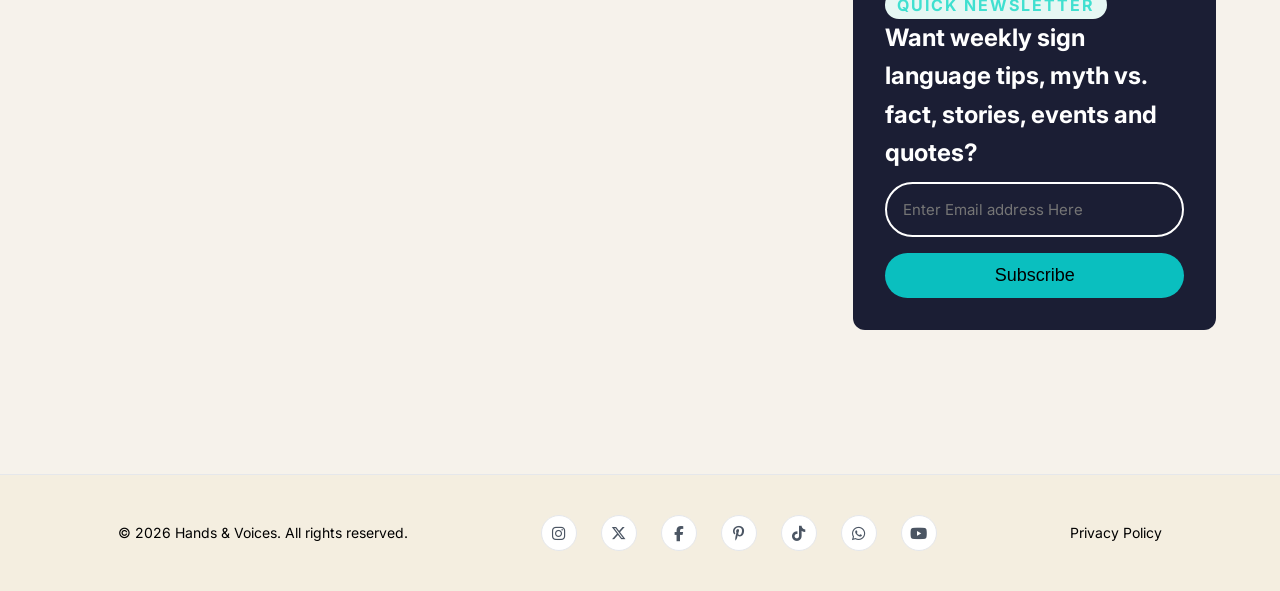
==== commit 571868ea: "Creating the admin page" ====
--- a/index.html
+++ b/index.html
@@ -5,7 +5,7 @@
     <meta name="viewport" content="width=device-width, initial-scale=1.0">
     <title>Signs Of Change Ke - Deaf culture, told well</title>
     <link rel="stylesheet" href="https://cdnjs.cloudflare.com/ajax/libs/font-awesome/6.4.2/css/all.min.css">
-    <link rel="stylesheet" href="main.css">
+    <link rel="stylesheet" href="assets/main.css">
     <link href="https://fonts.googleapis.com/css2?family=Inter:wght@400;500;600;700&display=swap" rel="stylesheet">
     
     <!-- Netlify Identity Widget -->
@@ -126,9 +126,9 @@
     <header class="header">
         <div class="container nav-container">
             <a href="index.html" class="logo">
-                <span class="logo-initials">H&V</span>
+                <span class="logo-initials">S>C</span>
                 <div class="logo-text">
-                    <span class="brand-name">Hands & Voices</span>
+                    <span class="brand-name">Signs Of Change Ke</span>
                     <span class="tagline">Deaf culture, told well</span>
                 </div>
             </a>
@@ -170,7 +170,7 @@
                 </div>
 
                 <article class="featured-card">
-                    <img id="featured-img" src="/images/deaf_index.jpg" class="featured-img">
+                    <img id="featured-img" src="assets/images/deaf_index.jpg" class="featured-img">
                     <div class="featured-content">
                         <div class="tags">
                             <span id="featured-category" class="tag">Deaf Culture 101</span>
@@ -215,7 +215,7 @@
                     </a>
 
                     <a href="#" class="archive-card">
-                        <img src="/images/olderpost_1.jpg" alt="Learning sign">
+                        <img src="assets/images/olderpost_1.jpg" alt="Learning sign">
                         <div class="card-text">
                             <span class="card-meta" style="color: turquoise;">Learn Sign &middot;</span> <span style="font-size: 13px;">Jun 14, 2026</span>
                             <h4>Fingerspelling faster: five drills that actually work</h4>
@@ -224,7 +224,7 @@
                     </a>
 
                     <a href="#" class="archive-card">
-                        <img src="/images/oldpost_2.jpg" alt="Writing desk">
+                        <img src="assets/images/oldpost_2.jpg" alt="Writing desk">
                         <div class="card-text">
                             <span class="card-meta" style="color: turquoise;">Voices &middot;</span> <span style="font-size: 13px;"> Jun 07, 2026</span>
                             <h4>Writing letters, writing lives: a Deaf memoirist's craft</h4>
@@ -330,6 +330,6 @@
         </a>
     </div>
 
-    <script src="script.js"></script>
+    <script src="assets/script.js"></script>
 </body>
 </html>
--- a/assets/main.css
+++ b/assets/main.css
@@ -0,0 +1,685 @@
+/* --- Variables & Reset --- */
+:root {
+    --text-main: #111827;
+    --text-muted: black;
+    --bg-main: #fdfbf7;
+    --bg-alt: #f3f4f6;
+    --accent: #0f172a;
+    --border: #e5e7eb;
+    --font-family: 'Inter', sans-serif;
+}
+
+* {
+    box-sizing: border-box;
+    margin: 0;
+    padding: 0;
+}
+
+body {
+    font-family: var(--font-family);
+    color: var(--text-main);
+    background-color:#f6f2eb;
+    line-height: 1.6;
+}
+
+a {
+    text-decoration: none;
+    color: black;
+}
+
+.container {
+    max-width: 1200px;
+    margin: 0 auto;
+    padding: 0 1.5rem;
+}
+.section-headers{
+    margin-bottom: 2rem;                 /* Space between the line and the card below */
+    border-bottom: 1px solid #e5e7eb;   /* The horizontal divider line */
+    padding-bottom: 1.25rem;
+}
+/* --- Navigation --- */
+.header {
+    border-bottom: 1px solid rgba(229, 231, 235, 0.5);
+    padding: 1rem 0;
+    background-color:rgba(253, 251, 247, 0.75);
+    backdrop-filter: blur(12px);
+    -webkit-backdrop-filter: blur(12px);
+    transition: backround-color 0.3s ease, backdrop-filter 0.3s ease;
+    position: sticky;
+    top: 0;
+    z-index: 100;
+}
+
+.nav-container {
+    display: flex;
+    justify-content: space-between;
+    align-items: center;
+}
+
+.logo {
+    display: flex;
+    align-items: center;
+    gap: 1rem;
+}
+
+.logo-initials {
+    background: var(--accent);
+    color: white;
+    width: 40px;
+    height: 40px;
+    display: flex;
+    align-items: center;
+    justify-content: center;
+    font-weight: 700;
+    border-radius: 50%;
+}
+
+.logo-text {
+    display: flex;
+    flex-direction: column;
+}
+
+.brand-name {
+    font-weight: 700;
+    font-size: 1.1rem;
+}
+
+.tagline {
+    font-size: 0.75rem;
+    color: var(--text-muted);
+    text-transform: uppercase;
+    /* letter-spacing: 0.05em; */
+    /* margin-top: 0.1rem; */
+}
+
+.desktop-nav ul {
+    display: flex;
+    gap: 2rem;
+    list-style: none;
+}
+
+.desktop-nav a {
+    font-weight: 500;
+    color: var(--text-muted);
+    transition: color 0.2s;
+    text-transform:uppercase;
+
+}
+/* on hover display border left to right teal color */
+/* Base styling targeting the desktop navigation links */
+.desktop-nav ul li a {
+    font-weight: 500;
+    font-size: 0.8rem;
+    color: var(--navy-dark);
+    text-transform: uppercase;
+    font-weight: bolder;
+    letter-spacing: 0.02em;
+    padding-bottom: 0.25rem;
+    position: relative; /* CRITICAL: Acts as an anchor for the absolute fake underline */
+    transition: color 0.3s ease;
+}
+
+/* Creating the fake underline using ::after */
+.desktop-nav ul li a::after {
+    content: '';
+    position: absolute;
+    left: 0;
+    bottom: 0;
+    width: 100%;
+    height: 3px;                 /* The thickness of your underline */
+    background-color: turquoise;   /* Your Turquoise Teal color */
+    
+    /* Animation magic setup */
+    transform: scaleX(0);        /* Start shrunken down to 0 width */
+    transform-origin: bottom left; /* Forces the scaling expansion to start from the LEFT */
+    transition: transform 0.4s ease; /* Controls the speed (0.4s) and smoothness (ease) */
+}
+
+/* Hover state: change text color and grow the line to full size */
+.desktop-nav ul li a:hover {
+    color: turquoise;
+}
+
+.desktop-nav ul li a:hover::after {
+    transform: scaleX(1);        /* Scales the line horizontally to 100% width */
+}
+
+/* Active state: keeps the line permanently visible on the current page link */
+.desktop-nav ul li a.active {
+    color: turquoise;
+}
+
+.desktop-nav ul li a.active::after {
+    transform: scaleX(1);        /* Keeps it full width for the active page */
+}
+.desktop-nav a:hover{
+    /* color:#00a3a6; */
+    border-bottom-color:#00a3a6 ;
+}
+.desktop-nav a:hover, .desktop-nav a.active {
+    color: #00a3a6;;
+}
+
+.mobile-menu-btn {
+    display: none;
+    background: none;
+    border: none;
+    font-size: 1.5rem;
+    cursor: pointer;
+}
+
+.mobile-nav {
+    display: none;
+    padding: 1rem 1.5rem;
+    border-top: 1px solid var(--border);
+}
+
+.mobile-nav.open {
+    display: block;
+}
+
+.mobile-nav ul {
+    list-style: none;
+}
+
+.mobile-nav li {
+    padding: 0.5rem 0;
+}
+
+/* --- Layout --- */
+.main-layout {
+    display: grid;
+    grid-template-columns: 2fr 1fr;
+    gap: 4rem;
+    padding-top: 3rem;
+    padding-bottom: 3rem;
+}
+
+.section {
+    margin-bottom: 4rem;
+}
+
+.section-header {
+    margin-bottom: 0.1rem;
+}
+
+.eyebrow {
+    text-transform: uppercase;
+    font-size: 0.9rem;
+    font-weight: 700;
+    color:turquoise;
+    letter-spacing: 0.05em;
+    letter-spacing: 2px;
+    background: #e6f7f3;
+    padding: 0.25rem 0.75rem;
+    border-radius: 99px;
+}
+
+.section-header h3 {
+    margin-top: 0.5rem;
+    font-size: 2.3rem; 
+    font-weight: 800; 
+    color: #0c1a30;
+}
+
+/* --- Featured Article --- */
+.featured-card {
+    border: 1px solid var(--border);
+    border-radius: 12px;
+    overflow: hidden;
+    background-color: #ffffff;
+}
+
+.featured-img {
+    width: 100%;
+    height: 400px;
+    object-fit: cover;
+}
+
+.featured-content {
+    padding: 2rem;
+}
+
+.tags {
+    display: flex;
+    gap: 0.5rem;
+    margin-bottom: 1rem;
+}
+
+.tag {
+    font-size: 0.75rem;
+    padding: 0.25rem 0.75rem;
+    background: var(--bg-alt);
+    border-radius: 99px;
+    font-weight: 500;
+}
+
+.tag.highlight {
+    background: turquoise; /* Yellow highlight */
+}
+
+.featured-content h2 {
+    font-size: 2rem;
+    line-height: 1.2;
+    margin-bottom: 1rem;
+}
+
+.meta {
+    font-size: 0.875rem;
+    color: var(--text-muted);
+    margin-bottom: 1.5rem;
+}
+
+.excerpt {
+    color: var(--text-muted);
+    margin-bottom: 1.5rem;
+}
+
+.btn {
+    display: inline-block;
+    background: var(--accent);
+    color: white;
+    padding: 0.75rem 1.5rem;
+    border-radius: 99px;
+    font-weight: 500;
+    border: none;
+    cursor: pointer;
+    transition: opacity 0.2s;
+}
+
+.btn:hover {
+    opacity: 0.9;
+}
+
+/* --- Archive Grid --- */
+.archive-grid {
+    display: grid;
+    grid-template-columns: repeat(2, 1fr);
+    gap: 1.5rem;
+}
+.archive-card{
+    display: flex;
+    align-items: flex-start;
+    background-color: #ffffff;
+    border: 1px solid var(--border);
+    border-radius: 12px;
+    padding: 1rem;
+    gap: 1.25rem;
+    text-decoration: none;
+    color: inherit;
+    transition: transform 0.2s ease, box-shadow 0.2s ease;
+}
+.archive-card :hover{
+    box-shadow: 0 4px 12px rgba(0, 0, 0, 0.05);
+}
+
+.archive-card img {
+    width: 120px;
+    height: 120px;
+    object-fit: cover;
+    border-radius: 8px;
+    margin-bottom: 0;
+    flex-shrink: 0;
+}
+
+.card-meta {
+    font-size: 0.75rem;
+    color: var(--text-muted);
+    text-transform: uppercase;
+    letter-spacing: 0.05em;
+    font-weight: 500;
+}
+
+.archive-card h4 {
+    font-size: 1.05rem;
+    font-weight: 700;
+    line-height: 1.3;
+    color: #0f172a;
+}
+.archive-card h4:hover{
+    color: turquoise;
+}
+.archive-card p {
+    font-size: 0.875rem;
+    color: var(--text-muted);
+    line-height: 1.4;
+    display: -webkit-box;
+    -webkit-line-clamp: 2;
+    -webkit-box-orient: vertical;
+    overflow: hidden;
+}
+.section .butt1{
+    display: flex;
+    justify-content: center;
+    margin-top: 25px;
+}
+.archive-btn {
+    background: transparent;
+    color: #222;
+    border: 2px solid turquoise;
+    padding: 12px 24px;
+    border-radius: 30px;
+    font-size: 15px;
+    font-weight: 600;
+    cursor: pointer;
+    transition: .3s;
+}
+
+.archive-btn:hover {
+    background: #ebf5f3;
+    color: #000;
+}
+/* --- Sidebar --- */
+.widget {
+    background: #ffffff;
+    padding: 2rem;
+    border-radius: 12px;
+    margin-bottom: 2rem;
+}
+
+.widget h3 {
+    margin: 0.5rem 0 1.5rem 0;
+    font-size:1.125rem;
+    font-weight: bold;
+}
+
+.fact-block-myth {
+    margin-bottom: 1.5rem;
+    background-color:#f8f1e4;
+    padding: 10px;
+    border-radius: 15px;
+}
+.fact-block-fact {
+    margin-bottom: 1.5rem;
+    background-color:rgb(229, 244, 243);
+    padding: 10px;
+    border-radius: 15px;
+}
+.fact-block-myth  .label {
+    font-weight: 600;
+    display: block;
+    margin-bottom: 0.25rem;
+    letter-spacing: 2px;
+    text-transform: uppercase;
+}
+.fact-block-fact  .label {
+    font-weight: 600;
+    display: block;
+    margin-bottom: 0.25rem;
+    letter-spacing: 2px;
+    text-transform: uppercase;
+}
+
+.fact-block-myth .label { color: #dc2626; }
+.fact-block-fact .label { color: turquoise; }
+
+.fact-block-fact, .fact-block-myth p{
+    letter-spacing: 1px;
+    font-weight: bold;
+    font-size: 18px;
+}
+/* --- Quote of the Week Styling --- */
+.sidebar-quote-widget {
+    border-left: 4px solid turquoise; /* Gives a distinct visual indicator */
+    border-top-left-radius: 4px;
+    border-bottom-left-radius: 4px;
+}
+
+.quote-container {
+    position: relative;
+    padding-top: 0.5rem;
+}
+
+.quote-icon {
+    font-size: 1.5rem;
+    color: rgba(64, 224, 208, 0.25); /* Subtle turquoise accent */
+    margin-bottom: 0.5rem;
+    display: block;
+}
+
+.quote-container blockquote {
+    font-size: 17px;
+    line-height: 1.6;
+    font-style: italic;
+    color: #475569;
+    margin: 0 0 1rem 0;
+    font-weight: 500;
+}
+
+.quote-container cite {
+    font-style: normal;
+    font-weight: 700;
+    font-size: 14px;
+    color: #1b1e34;
+    text-transform: uppercase;
+    letter-spacing: 0.5px;
+}
+
+/* --- Sign of the Week Styling --- */
+.sidebar-sign-widget .sign-description {
+    font-size: 15px;
+    color: #475569;
+    line-height: 1.5;
+    margin-bottom: 1.25rem;
+}
+
+.sidebar-media-box {
+    background-color: #f1f5f9;
+    height: 180px;
+    border-radius: 12px;
+    display: flex;
+    align-items: center;
+    justify-content: center;
+    margin-bottom: 1.25rem;
+    border: 1px dashed #cbd5e1;
+    overflow: hidden;
+}
+
+.media-placeholder {
+    color: #94a3b8;
+    font-weight: 600;
+    font-size: 14px;
+    letter-spacing: 0.5px;
+}
+
+.sidebar-sign-widget .widget-link {
+    color: #00a3a3; /* Deep teal/turquoise */
+    text-decoration: none;
+    font-weight: 700;
+    font-size: 15px;
+    display: inline-flex;
+    align-items: center;
+    gap: 0.5rem;
+    transition: gap 0.2s ease;
+}
+
+.sidebar-sign-widget .widget-link:hover {
+    gap: 0.75rem; /* Animated push effect on hover */
+    text-decoration: underline;
+}
+.widget2{
+    background: #1b1e34;
+    padding: 2rem;
+    border-radius: 12px;
+    margin-bottom: 2rem;
+}
+.widget2 .eyebrow{
+    font-size: medium;
+}
+.widget2 h3{
+    color: #ffffff;
+    font-size: x-large;
+}
+
+.newsletter-form {
+    display: flex;
+    flex-direction: column;
+    gap: 1rem;
+    margin-top: 10px;
+}
+
+.newsletter-form input {
+    padding: 1rem;
+    border: 2px solid white;
+    border-radius: 99px;
+    font-family: inherit;
+    background-color: #1b1e34;
+    color: #ffffff;
+    font-size: 15px;
+}
+.newsletter-form input:focus{
+    border-color: turquoise; /* Changes the actual border color (e.g., to blue) */
+    outline: none;
+
+}
+.newsletter-form .btn{
+    background-color:rgb(10, 191, 191);
+    color: black;
+    font-size: 18px;
+}
+
+/* --- Footer --- */
+/* --- Footer Styling --- */
+.footer {
+    border-top: 1px solid var(--border);
+    padding: 2.5rem 0;
+    margin-top: 4rem;
+    color: var(--text-muted);
+    font-size: 0.875rem;
+    background-color: #f4eee0; /* Seamlessly blends into your pale cream background */
+}
+
+/* Flexbox aligns the copyright text, the icons, and the privacy policy link */
+.footer-inner {
+    display: flex;
+    justify-content: space-around;
+    align-items: center;
+    flex-wrap: wrap;
+    gap: 1.5rem;
+}
+
+/* Layout for the social icons row */
+.footer-socials {
+    display: flex;
+    gap: 1.5rem;              /* Balanced gap between individual icons */
+    align-items: center;
+}
+
+/* Individual Icon Styles */
+.footer-socials a {
+    width: 36px;
+    height: 36px;
+    border: 1px solid #e5e7eb;
+    border-radius: 50%; 
+    display: inline-flex;
+    align-items: center; 
+    justify-content: center;
+    color: #4b5563;
+    font-size: 0.95rem; 
+    background-color: #ffffff; 
+    transition: all 0.2s ease; 
+    text-decoration: none; 
+}
+
+/* Interactive Hover States */
+.footer-socials a:hover {
+    color: turquoise;           /* Swaps nicely to your Turquoise Teal theme accent color */
+    transform: translateY(-3px); /* Subtle lift animation on hover */
+}
+/* FLOATING SOCIAL LINKS */
+/* ==========================================================================
+   VERTICAL FLOATING SOCIAL COLUMN (RIGHT-ALIGNED)
+   ========================================================================== */
+.floating-social-column {
+    position: fixed;
+    top: 50%;
+    right: 25px; /* Glued to the right side, detached by 25px */
+    transform: translateY(-50%); /* Keeps it perfectly centered vertically */
+    
+    display: flex;
+    flex-direction: column; /* STRICTLY VERTICAL STACK */
+    gap: 12px; /* Gap between buttons */
+    z-index: 9999; /* Floats above background layers */
+}
+
+/* Circular Floating Button */
+.social-pill {
+    width: 46px;
+    height: 46px;
+    border-radius: 50%;
+    display: flex;
+    align-items: center;
+    justify-content: center;
+    color: #ffffff;
+    text-decoration: none;
+    font-size: 1.15rem;
+    background-color: #1b1e34; /* Dark neutral base */
+    box-shadow: 0 4px 12px rgba(0, 0, 0, 0.15);
+    
+    /* Smooth transitions for physics-based hovering feel */
+    transition: transform 0.2s cubic-bezier(0.175, 0.885, 0.32, 1.275), 
+                box-shadow 0.2s ease, 
+                background-color 0.2s ease;
+}
+
+/* Hover Physics: Lift up and expand slightly */
+.social-pill:hover {
+    transform: scale(1.12); 
+    box-shadow: 0 8px 20px rgba(0, 0, 0, 0.25);
+}
+
+/* Vibrant Brand Focus Colors on Hover */
+.social-pill.facebook:hover  { background-color: #1877f2; }
+.social-pill.twitter:hover   { background-color: #000000; }
+.social-pill.instagram:hover { background-color: #e1306c; }
+.social-pill.youtube:hover   { background-color: #ff0000; }
+
+/* Responsive Guardrail */
+@media (max-width: 768px) {
+    .floating-social-column {
+        display: none; /* Safely hidden to keep small screens clean */
+    }
+}
+/* Mobile adjustments */
+@media (max-width: 640px) {
+    .footer-inner {
+        flex-direction: column; /* Stacks components cleanly on tiny mobile layout screens */
+        text-align: center;
+    }
+    .footer{
+        max-width: 640px;
+    }
+}
+
+/* --- Responsive Design --- */
+@media (max-width: 800px) {  /* previously 900px */
+    .main-layout {
+        grid-template-columns: 1fr;
+    }
+    .archive-grid {
+        grid-template-columns: 1fr;
+    }
+}
+
+@media (max-width: 768px) {
+    .desktop-nav {
+        display: none;
+    }
+    .mobile-menu-btn {
+        display: block;
+    }
+    .featured-content h2 {
+        font-size: 1.5rem;
+    }
+}
+/* 5. Mobile Responsiveness archive grid */
+@media (max-width: 640px) {
+    .archive-card {
+        flex-direction: column;      /* Reverts to stacking image on top on narrow phone screens */
+        gap: 1rem;
+    }
+    .archive-card img {
+        width: 100%;                 /* Takes full width on mobile view */
+        height: 160px;
+    }
+}
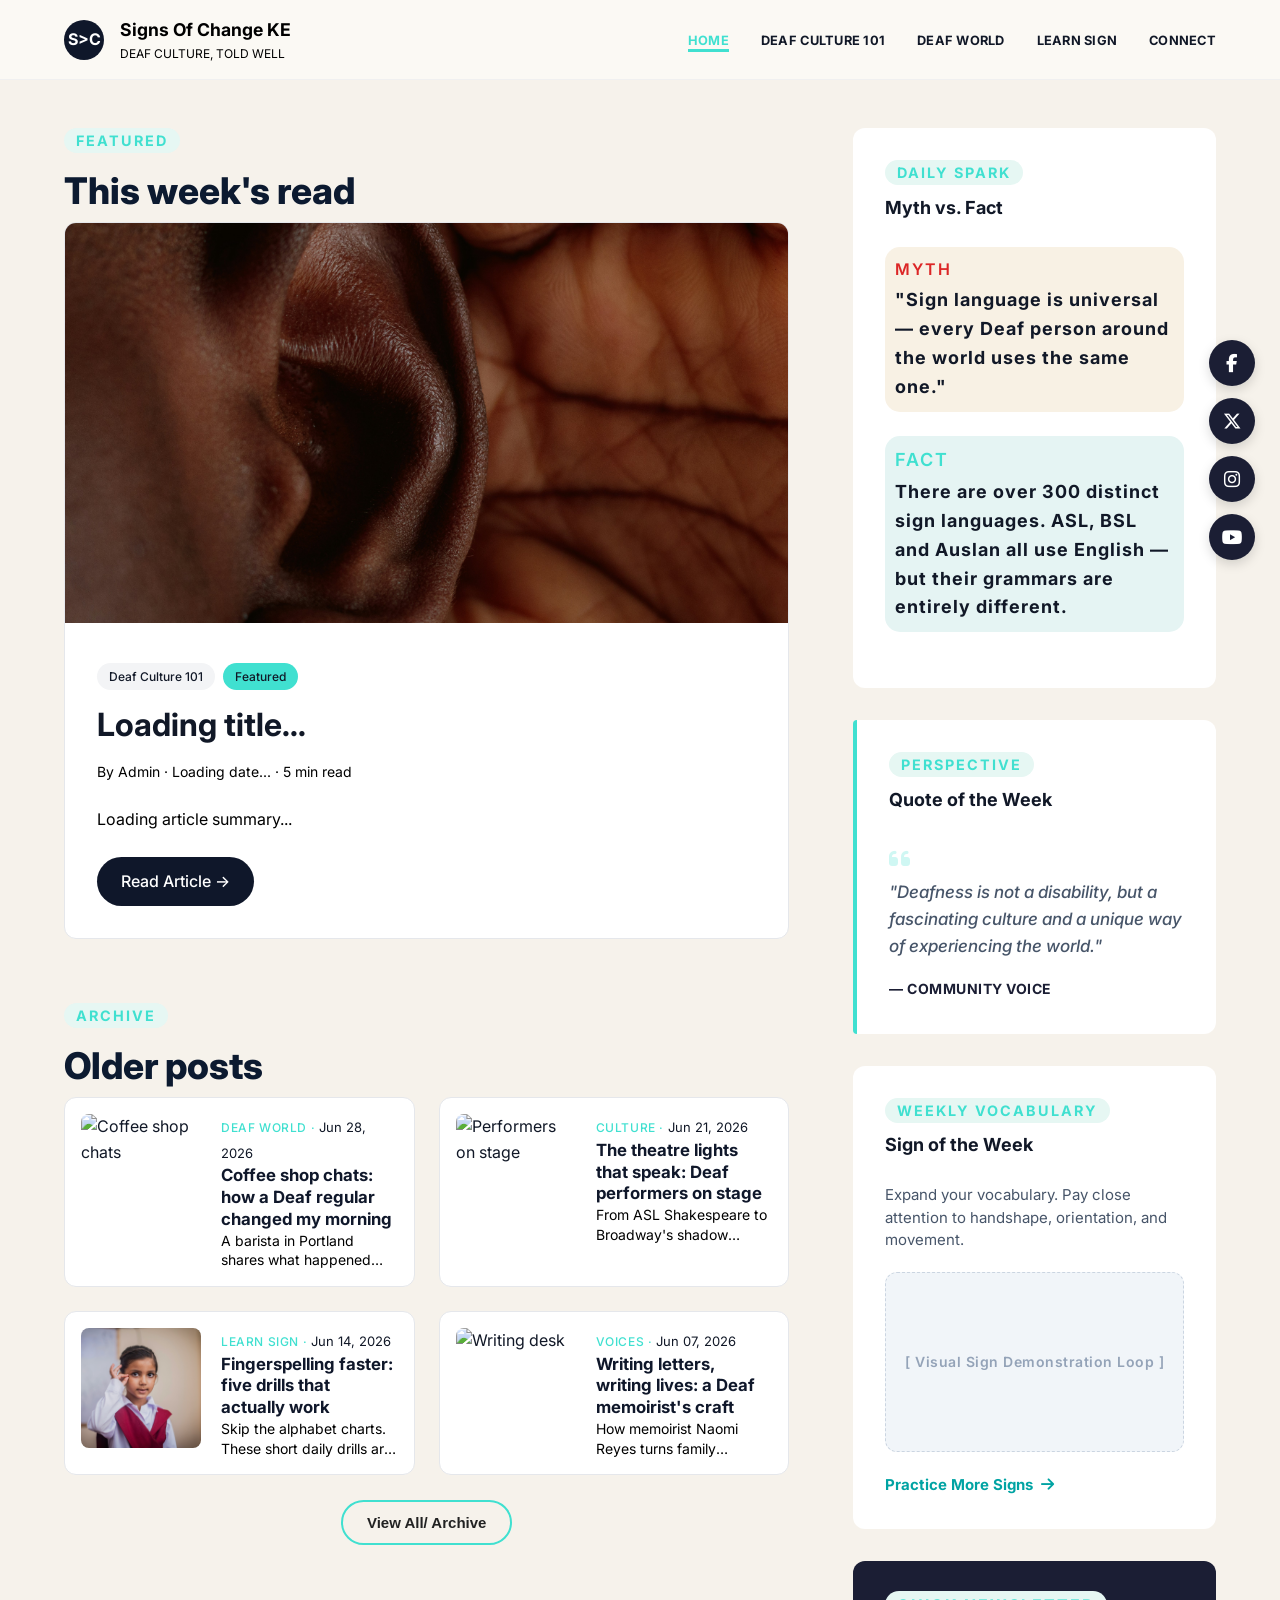
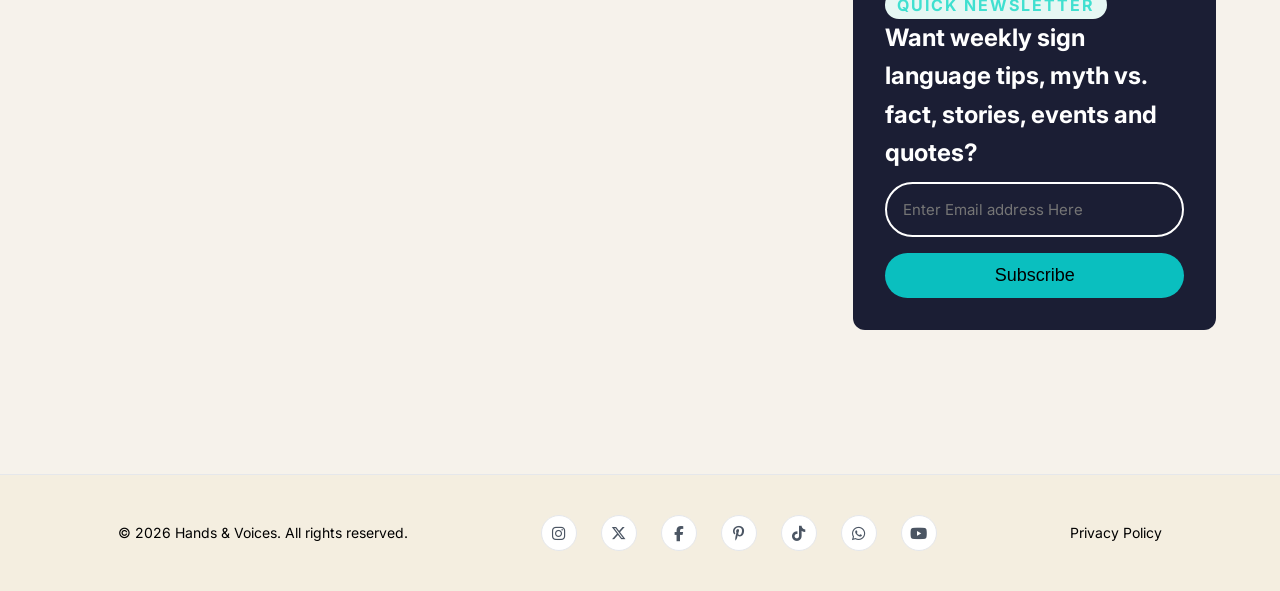
==== commit 6d1539c0: "LOGO name change from Hands & Voices to Signs Of Change KE" ====
--- a/index.html
+++ b/index.html
@@ -128,7 +128,7 @@
             <a href="index.html" class="logo">
                 <span class="logo-initials">S>C</span>
                 <div class="logo-text">
-                    <span class="brand-name">Signs Of Change Ke</span>
+                    <span class="brand-name">Signs Of Change KE</span>
                     <span class="tagline">Deaf culture, told well</span>
                 </div>
             </a>
